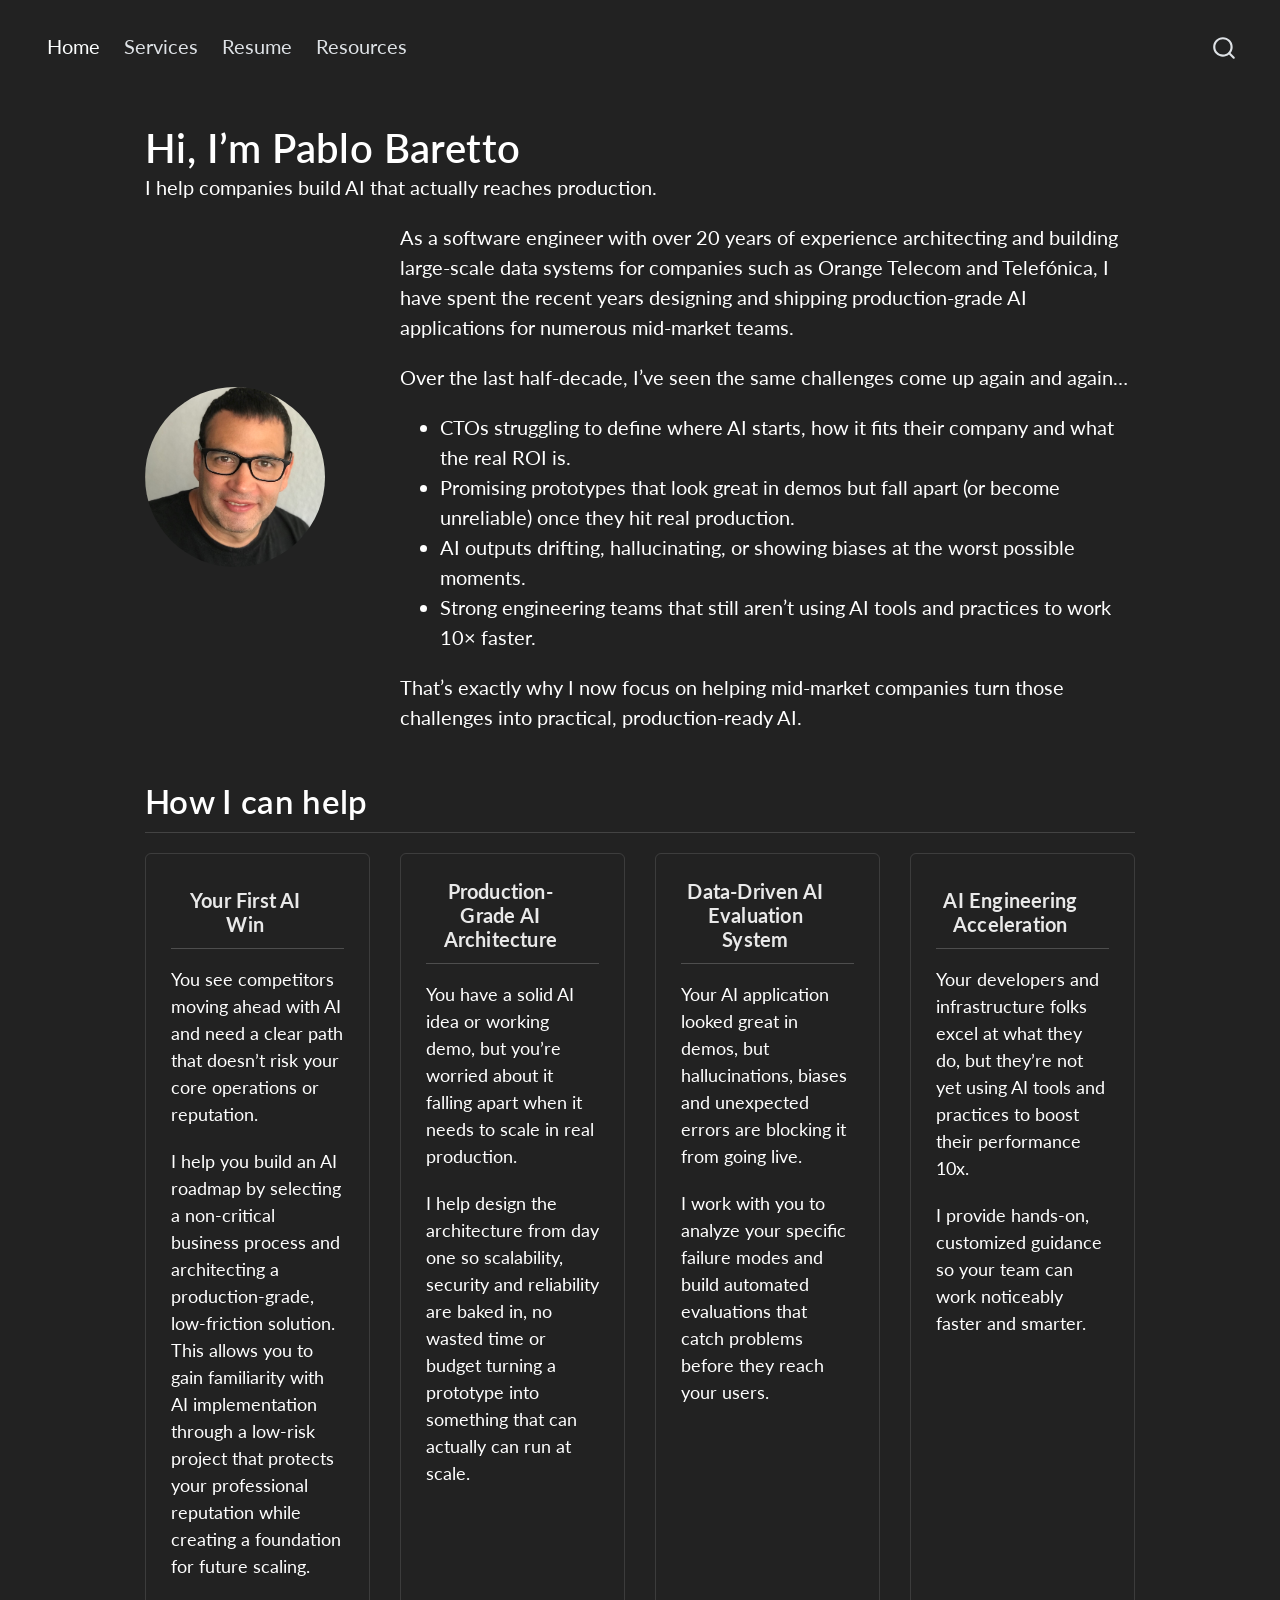
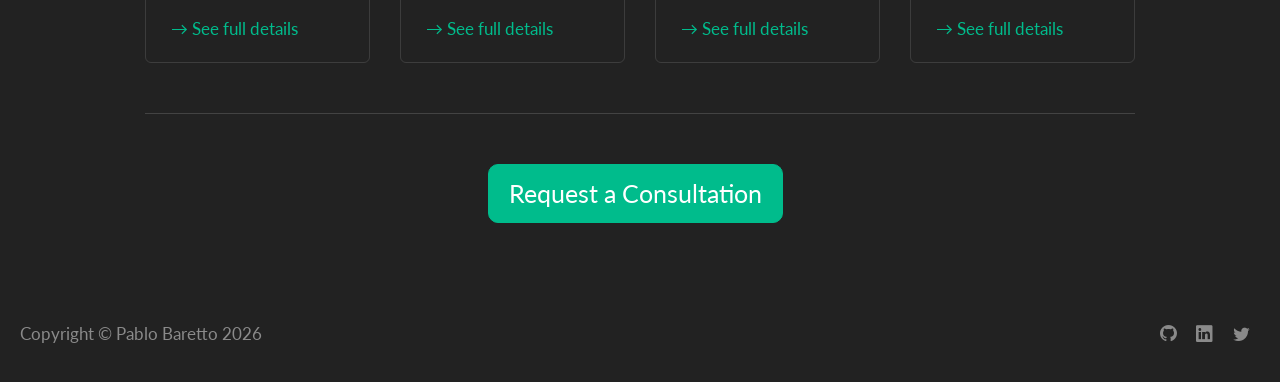
==== index.html @ bac43feb "Built site for gh-pages" ====
<!DOCTYPE html>
<html xmlns="http://www.w3.org/1999/xhtml" lang="en" xml:lang="en"><head>

<meta charset="utf-8">
<meta name="generator" content="quarto-1.9.37">

<meta name="viewport" content="width=device-width, initial-scale=1.0, user-scalable=yes">

<meta name="description" content="I help companies build AI that actually reaches production.">

<title>Home – Pablo Baretto</title>
<style>
/* Default styles provided by pandoc.
** See https://pandoc.org/MANUAL.html#variables-for-html for config info.
*/
code{white-space: pre-wrap;}
span.smallcaps{font-variant: small-caps;}
div.columns{display: flex; gap: min(4vw, 1.5em);}
div.column{flex: auto; overflow-x: auto;}
div.hanging-indent{margin-left: 1.5em; text-indent: -1.5em;}
ul.task-list{list-style: none;}
ul.task-list li input[type="checkbox"] {
  width: 0.8em;
  margin: 0 0.8em 0.2em -1em; /* quarto-specific, see https://github.com/quarto-dev/quarto-cli/issues/4556 */ 
  vertical-align: middle;
}
</style>


<script src="site_libs/quarto-nav/quarto-nav.js"></script>
<script src="site_libs/quarto-nav/headroom.min.js"></script>
<script src="site_libs/clipboard/clipboard.min.js"></script>
<script src="site_libs/quarto-search/autocomplete.umd.js"></script>
<script src="site_libs/quarto-search/fuse.min.js"></script>
<script src="site_libs/quarto-search/quarto-search.js"></script>
<meta name="quarto:offset" content="./">
<link href="./favicon.ico" rel="icon">
<script src="site_libs/quarto-html/quarto.js" type="module"></script>
<script src="site_libs/quarto-html/tabsets/tabsets.js" type="module"></script>
<script src="site_libs/quarto-html/popper.min.js"></script>
<script src="site_libs/quarto-html/tippy.umd.min.js"></script>
<script src="site_libs/quarto-html/anchor.min.js"></script>
<link href="site_libs/quarto-html/tippy.css" rel="stylesheet">
<link href="site_libs/quarto-html/quarto-syntax-highlighting-dark-d0ae9245876894da5ac7e18953ecc5cc.css" rel="stylesheet" id="quarto-text-highlighting-styles">
<script src="site_libs/bootstrap/bootstrap.min.js"></script>
<link href="site_libs/bootstrap/bootstrap-icons.css" rel="stylesheet">
<link href="site_libs/bootstrap/bootstrap-defbddb9960fac53e11f819f0a86d35a.min.css" rel="stylesheet" append-hash="true" id="quarto-bootstrap" data-mode="dark">
<script id="quarto-search-options" type="application/json">{
  "location": "navbar",
  "copy-button": false,
  "collapse-after": 3,
  "panel-placement": "end",
  "type": "overlay",
  "limit": 50,
  "keyboard-shortcut": [
    "f",
    "/",
    "s"
  ],
  "show-item-context": false,
  "language": {
    "search-no-results-text": "No results",
    "search-matching-documents-text": "matching documents",
    "search-copy-link-title": "Copy link to search",
    "search-hide-matches-text": "Hide additional matches",
    "search-more-match-text": "more match in this document",
    "search-more-matches-text": "more matches in this document",
    "search-clear-button-title": "Clear",
    "search-text-placeholder": "",
    "search-detached-cancel-button-title": "Cancel",
    "search-submit-button-title": "Submit",
    "search-label": "Search"
  }
}</script>
<script async="" src="https://www.googletagmanager.com/gtag/js?id=G-KBGSY4KGPW"></script>

<script type="text/javascript">

window.dataLayer = window.dataLayer || [];
function gtag(){dataLayer.push(arguments);}
gtag('js', new Date());
gtag('config', 'G-KBGSY4KGPW', { 'anonymize_ip': true});
</script>
<script async="" src="https://tally.so/widgets/embed.js"></script>


<link rel="stylesheet" href="styles.css">
<meta property="og:title" content="Home">
<meta property="og:description" content="I help companies build AI that actually reaches production.">
<meta property="og:image" content="https://tectible.co/images/pablo_baretto_headshot.jpg">
<meta property="og:site_name" content="Pablo Baretto">
<meta property="og:image:alt" content="Pablo G Baretto">
<meta name="twitter:title" content="Home">
<meta name="twitter:description" content="I help companies build AI that actually reaches production.">
<meta name="twitter:image" content="https://tectible.co/images/pablo_baretto_headshot.jpg">
<meta name="twitter:image:alt" content="Pablo G Baretto">
<meta name="twitter:card" content="summary_large_image">
</head>

<body class="nav-fixed fullcontent quarto-light">

<div id="quarto-search-results"></div>
  <header id="quarto-header" class="headroom fixed-top">
    <nav class="navbar navbar-expand-lg " data-bs-theme="dark">
      <div class="navbar-container container-fluid">
            <div id="quarto-search" class="" title="Search"></div>
          <button class="navbar-toggler" type="button" data-bs-toggle="collapse" data-bs-target="#navbarCollapse" aria-controls="navbarCollapse" role="menu" aria-expanded="false" aria-label="Toggle navigation" onclick="if (window.quartoToggleHeadroom) { window.quartoToggleHeadroom(); }">
  <span class="navbar-toggler-icon"></span>
</button>
          <div class="collapse navbar-collapse" id="navbarCollapse">
            <ul class="navbar-nav navbar-nav-scroll me-auto">
  <li class="nav-item">
    <a class="nav-link active" href="./index.html" aria-current="page"> 
<span class="menu-text">Home</span></a>
  </li>  
  <li class="nav-item">
    <a class="nav-link" href="./services.html"> 
<span class="menu-text">Services</span></a>
  </li>  
  <li class="nav-item">
    <a class="nav-link" href="./resume.html"> 
<span class="menu-text">Resume</span></a>
  </li>  
  <li class="nav-item">
    <a class="nav-link" href="./resources.html"> 
<span class="menu-text">Resources</span></a>
  </li>  
</ul>
          </div> <!-- /navcollapse -->
            <div class="quarto-navbar-tools">
</div>
      </div> <!-- /container-fluid -->
    </nav>
</header>
<!-- content -->
<div id="quarto-content" class="quarto-container page-columns page-rows-contents page-layout-article page-navbar">
<!-- sidebar -->
<!-- margin-sidebar -->
    
<!-- main -->
<main class="content" id="quarto-document-content">

<header id="title-block-header" class="quarto-title-block default">
<div class="quarto-title">
<h1 class="title">Hi, I’m Pablo Baretto</h1>
</div>

<div>
  <div class="description">
    I help companies build AI that actually reaches production.
  </div>
</div>


<div class="quarto-title-meta">

    
  
    
  </div>
  


</header>


<div class="grid hero-intro">
<div class="g-col-12 g-col-md-3 photo-col">
<p><img src="images/pablo_baretto_headshot.jpg" class="img-fluid headshot-image" alt="Pablo G Baretto"></p>
</div>
<div class="g-col-12 g-col-md-9">
<p>As a software engineer with over 20 years of experience architecting and building large-scale data systems for companies such as Orange Telecom and Telefónica, I have spent the recent years designing and shipping production-grade AI applications for numerous mid-market teams.</p>
<p>Over the last half-decade, I’ve seen the same challenges come up again and again…</p>
<ul>
<li>CTOs struggling to define where AI starts, how it fits their company and what the real ROI is.</li>
<li>Promising prototypes that look great in demos but fall apart (or become unreliable) once they hit real production.</li>
<li>AI outputs drifting, hallucinating, or showing biases at the worst possible moments.</li>
<li>Strong engineering teams that still aren’t using AI tools and practices to work 10× faster.</li>
</ul>
<p>That’s exactly why I now focus on helping mid-market companies turn those challenges into practical, production-ready AI.</p>
</div>
</div>
<section id="how-i-can-help" class="level2">
<h2 class="anchored" data-anchor-id="how-i-can-help">How I can help</h2>
<div class="grid">
<div class="g-col-12 g-col-md-3">
<section id="your-first-ai-win" class="level3 service-card">
<h3 class="anchored" data-anchor-id="your-first-ai-win">Your First AI Win</h3>
<p>You see competitors moving ahead with AI and need a clear path that doesn’t risk your core operations or reputation.</p>
<p>I help you build an AI roadmap by selecting a non-critical business process and architecting a production-grade, low-friction solution. This allows you to gain familiarity with AI implementation through a low-risk project that protects your professional reputation while creating a foundation for future scaling.</p>
<p><a href="./services.html#practical-ai-planning">→ See full details</a></p>
</section>
</div>
<div class="g-col-12 g-col-md-3">
<section id="production-grade-ai-architecture" class="level3 service-card">
<h3 class="anchored" data-anchor-id="production-grade-ai-architecture">Production-Grade AI Architecture</h3>
<p>You have a solid AI idea or working demo, but you’re worried about it falling apart when it needs to scale in real production.</p>
<p>I help design the architecture from day one so scalability, security and reliability are baked in, no wasted time or budget turning a prototype into something that can actually can run at scale.</p>
<p><a href="./services.html#production-grade-ai-architecture">→ See full details</a></p>
</section>
</div>
<div class="g-col-12 g-col-md-3">
<section id="data-driven-ai-evaluation-system" class="level3 service-card">
<h3 class="anchored" data-anchor-id="data-driven-ai-evaluation-system">Data-Driven AI Evaluation System</h3>
<p>Your AI application looked great in demos, but hallucinations, biases and unexpected errors are blocking it from going live.</p>
<p>I work with you to analyze your specific failure modes and build automated evaluations that catch problems before they reach your users.</p>
<p><a href="./services.html#data-driven-ai-evaluation">→ See full details</a></p>
</section>
</div>
<div class="g-col-12 g-col-md-3">
<section id="ai-engineering-acceleration" class="level3 service-card">
<h3 class="anchored" data-anchor-id="ai-engineering-acceleration">AI Engineering Acceleration</h3>
<p>Your developers and infrastructure folks excel at what they do, but they’re not yet using AI tools and practices to boost their performance 10x.</p>
<p>I provide hands-on, customized guidance so your team can work noticeably faster and smarter.</p>
<p><a href="./services.html#ai-engineering-acceleration">→ See full details</a></p>
</section>
</div>
</div>
<hr>
<div class="text-center consultation-section">
<p><a href="#" class="btn btn-primary btn-lg consultation-cta" data-tally-open="eqKl2J" data-tally-emoji-text="👋" data-tally-emoji-animation="wave">Request a Consultation</a></p>


</div>
</section>

</main> <!-- /main -->
<script id="quarto-html-after-body" type="application/javascript">
  window.document.addEventListener("DOMContentLoaded", function (event) {
    const icon = "";
    const anchorJS = new window.AnchorJS();
    anchorJS.options = {
      placement: 'right',
      icon: icon
    };
    anchorJS.add('.anchored');
    const isCodeAnnotation = (el) => {
      for (const clz of el.classList) {
        if (clz.startsWith('code-annotation-')) {                     
          return true;
        }
      }
      return false;
    }
    const onCopySuccess = function(e) {
      // button target
      const button = e.trigger;
      // don't keep focus
      button.blur();
      // flash "checked"
      button.classList.add('code-copy-button-checked');
      var currentTitle = button.getAttribute("title");
      button.setAttribute("title", "Copied!");
      let tooltip;
      if (window.bootstrap) {
        button.setAttribute("data-bs-toggle", "tooltip");
        button.setAttribute("data-bs-placement", "left");
        button.setAttribute("data-bs-title", "Copied!");
        tooltip = new bootstrap.Tooltip(button, 
          { trigger: "manual", 
            customClass: "code-copy-button-tooltip",
            offset: [0, -8]});
        tooltip.show();    
      }
      setTimeout(function() {
        if (tooltip) {
          tooltip.hide();
          button.removeAttribute("data-bs-title");
          button.removeAttribute("data-bs-toggle");
          button.removeAttribute("data-bs-placement");
        }
        button.setAttribute("title", currentTitle);
        button.classList.remove('code-copy-button-checked');
      }, 1000);
      // clear code selection
      e.clearSelection();
    }
    const getTextToCopy = function(trigger) {
      const outerScaffold = trigger.parentElement.cloneNode(true);
      const codeEl = outerScaffold.querySelector('code');
      for (const childEl of codeEl.children) {
        if (isCodeAnnotation(childEl)) {
          childEl.remove();
        }
      }
      return codeEl.innerText;
    }
    const clipboard = new window.ClipboardJS('.code-copy-button:not([data-in-quarto-modal])', {
      text: getTextToCopy
    });
    clipboard.on('success', onCopySuccess);
    if (window.document.getElementById('quarto-embedded-source-code-modal')) {
      const clipboardModal = new window.ClipboardJS('.code-copy-button[data-in-quarto-modal]', {
        text: getTextToCopy,
        container: window.document.getElementById('quarto-embedded-source-code-modal')
      });
      clipboardModal.on('success', onCopySuccess);
    }
      var localhostRegex = new RegExp(/^(?:http|https):\/\/localhost\:?[0-9]*\//);
      var mailtoRegex = new RegExp(/^mailto:/);
        var filterRegex = new RegExp("https:\/\/tectible\.co");
      var isInternal = (href) => {
          return filterRegex.test(href) || localhostRegex.test(href) || mailtoRegex.test(href);
      }
      // Inspect non-navigation links and adorn them if external
     var links = window.document.querySelectorAll('a[href]:not(.nav-link):not(.navbar-brand):not(.toc-action):not(.sidebar-link):not(.sidebar-item-toggle):not(.pagination-link):not(.no-external):not([aria-hidden]):not(.dropdown-item):not(.quarto-navigation-tool):not(.about-link)');
      for (var i=0; i<links.length; i++) {
        const link = links[i];
        if (!isInternal(link.href)) {
          // undo the damage that might have been done by quarto-nav.js in the case of
          // links that we want to consider external
          if (link.dataset.originalHref !== undefined) {
            link.href = link.dataset.originalHref;
          }
        }
      }
    function tippyHover(el, contentFn, onTriggerFn, onUntriggerFn) {
      const config = {
        allowHTML: true,
        maxWidth: 500,
        delay: 100,
        arrow: false,
        appendTo: function(el) {
            return el.parentElement;
        },
        interactive: true,
        interactiveBorder: 10,
        theme: 'quarto',
        placement: 'bottom-start',
      };
      if (contentFn) {
        config.content = contentFn;
      }
      if (onTriggerFn) {
        config.onTrigger = onTriggerFn;
      }
      if (onUntriggerFn) {
        config.onUntrigger = onUntriggerFn;
      }
      window.tippy(el, config); 
    }
    const noterefs = window.document.querySelectorAll('a[role="doc-noteref"]');
    for (var i=0; i<noterefs.length; i++) {
      const ref = noterefs[i];
      tippyHover(ref, function() {
        // use id or data attribute instead here
        let href = ref.getAttribute('data-footnote-href') || ref.getAttribute('href');
        try { href = new URL(href).hash; } catch {}
        const id = href.replace(/^#\/?/, "");
        const note = window.document.getElementById(id);
        if (note) {
          return note.innerHTML;
        } else {
          return "";
        }
      });
    }
    const xrefs = window.document.querySelectorAll('a.quarto-xref');
    const processXRef = (id, note) => {
      // Strip column container classes
      const stripColumnClz = (el) => {
        el.classList.remove("page-full", "page-columns");
        if (el.children) {
          for (const child of el.children) {
            stripColumnClz(child);
          }
        }
      }
      stripColumnClz(note)
      if (id === null || id.startsWith('sec-')) {
        // Special case sections, only their first couple elements
        const container = document.createElement("div");
        if (note.children && note.children.length > 2) {
          container.appendChild(note.children[0].cloneNode(true));
          for (let i = 1; i < note.children.length; i++) {
            const child = note.children[i];
            if (child.tagName === "P" && child.innerText === "") {
              continue;
            } else {
              container.appendChild(child.cloneNode(true));
              break;
            }
          }
          if (window.Quarto?.typesetMath) {
            window.Quarto.typesetMath(container);
          }
          return container.innerHTML
        } else {
          if (window.Quarto?.typesetMath) {
            window.Quarto.typesetMath(note);
          }
          return note.innerHTML;
        }
      } else {
        // Remove any anchor links if they are present
        const anchorLink = note.querySelector('a.anchorjs-link');
        if (anchorLink) {
          anchorLink.remove();
        }
        if (window.Quarto?.typesetMath) {
          window.Quarto.typesetMath(note);
        }
        if (note.classList.contains("callout")) {
          return note.outerHTML;
        } else {
          return note.innerHTML;
        }
      }
    }
    for (var i=0; i<xrefs.length; i++) {
      const xref = xrefs[i];
      tippyHover(xref, undefined, function(instance) {
        instance.disable();
        let url = xref.getAttribute('href');
        let hash = undefined; 
        if (url.startsWith('#')) {
          hash = url;
        } else {
          try { hash = new URL(url).hash; } catch {}
        }
        if (hash) {
          const id = hash.replace(/^#\/?/, "");
          const note = window.document.getElementById(id);
          if (note !== null) {
            try {
              const html = processXRef(id, note.cloneNode(true));
              instance.setContent(html);
            } finally {
              instance.enable();
              instance.show();
            }
          } else {
            // See if we can fetch this
            fetch(url.split('#')[0])
            .then(res => res.text())
            .then(html => {
              const parser = new DOMParser();
              const htmlDoc = parser.parseFromString(html, "text/html");
              const note = htmlDoc.getElementById(id);
              if (note !== null) {
                const html = processXRef(id, note);
                instance.setContent(html);
              } 
            }).finally(() => {
              instance.enable();
              instance.show();
            });
          }
        } else {
          // See if we can fetch a full url (with no hash to target)
          // This is a special case and we should probably do some content thinning / targeting
          fetch(url)
          .then(res => res.text())
          .then(html => {
            const parser = new DOMParser();
            const htmlDoc = parser.parseFromString(html, "text/html");
            const note = htmlDoc.querySelector('main.content');
            if (note !== null) {
              // This should only happen for chapter cross references
              // (since there is no id in the URL)
              // remove the first header
              if (note.children.length > 0 && note.children[0].tagName === "HEADER") {
                note.children[0].remove();
              }
              const html = processXRef(null, note);
              instance.setContent(html);
            } 
          }).finally(() => {
            instance.enable();
            instance.show();
          });
        }
      }, function(instance) {
      });
    }
        let selectedAnnoteEl;
        const selectorForAnnotation = ( cell, annotation) => {
          let cellAttr = 'data-code-cell="' + cell + '"';
          let lineAttr = 'data-code-annotation="' +  annotation + '"';
          const selector = 'span[' + cellAttr + '][' + lineAttr + ']';
          return selector;
        }
        const selectCodeLines = (annoteEl) => {
          const doc = window.document;
          const targetCell = annoteEl.getAttribute("data-target-cell");
          const targetAnnotation = annoteEl.getAttribute("data-target-annotation");
          const annoteSpan = window.document.querySelector(selectorForAnnotation(targetCell, targetAnnotation));
          const lines = annoteSpan.getAttribute("data-code-lines").split(",");
          const lineIds = lines.map((line) => {
            return targetCell + "-" + line;
          })
          let top = null;
          let height = null;
          let parent = null;
          if (lineIds.length > 0) {
              //compute the position of the single el (top and bottom and make a div)
              const el = window.document.getElementById(lineIds[0]);
              top = el.offsetTop;
              height = el.offsetHeight;
              parent = el.parentElement.parentElement;
            if (lineIds.length > 1) {
              const lastEl = window.document.getElementById(lineIds[lineIds.length - 1]);
              const bottom = lastEl.offsetTop + lastEl.offsetHeight;
              height = bottom - top;
            }
            if (top !== null && height !== null && parent !== null) {
              // cook up a div (if necessary) and position it 
              let div = window.document.getElementById("code-annotation-line-highlight");
              if (div === null) {
                div = window.document.createElement("div");
                div.setAttribute("id", "code-annotation-line-highlight");
                div.style.position = 'absolute';
                parent.appendChild(div);
              }
              div.style.top = top - 2 + "px";
              div.style.height = height + 4 + "px";
              div.style.left = 0;
              let gutterDiv = window.document.getElementById("code-annotation-line-highlight-gutter");
              if (gutterDiv === null) {
                gutterDiv = window.document.createElement("div");
                gutterDiv.setAttribute("id", "code-annotation-line-highlight-gutter");
                gutterDiv.style.position = 'absolute';
                const codeCell = window.document.getElementById(targetCell);
                const gutter = codeCell.querySelector('.code-annotation-gutter');
                gutter.appendChild(gutterDiv);
              }
              gutterDiv.style.top = top - 2 + "px";
              gutterDiv.style.height = height + 4 + "px";
            }
            selectedAnnoteEl = annoteEl;
          }
        };
        const unselectCodeLines = () => {
          const elementsIds = ["code-annotation-line-highlight", "code-annotation-line-highlight-gutter"];
          elementsIds.forEach((elId) => {
            const div = window.document.getElementById(elId);
            if (div) {
              div.remove();
            }
          });
          selectedAnnoteEl = undefined;
        };
          // Handle positioning of the toggle
      window.addEventListener(
        "resize",
        throttle(() => {
          elRect = undefined;
          if (selectedAnnoteEl) {
            selectCodeLines(selectedAnnoteEl);
          }
        }, 10)
      );
      function throttle(fn, ms) {
      let throttle = false;
      let timer;
        return (...args) => {
          if(!throttle) { // first call gets through
              fn.apply(this, args);
              throttle = true;
          } else { // all the others get throttled
              if(timer) clearTimeout(timer); // cancel #2
              timer = setTimeout(() => {
                fn.apply(this, args);
                timer = throttle = false;
              }, ms);
          }
        };
      }
        // Attach click handler to the DT
        const annoteDls = window.document.querySelectorAll('dt[data-target-cell]');
        for (const annoteDlNode of annoteDls) {
          annoteDlNode.addEventListener('click', (event) => {
            const clickedEl = event.target;
            if (clickedEl !== selectedAnnoteEl) {
              unselectCodeLines();
              const activeEl = window.document.querySelector('dt[data-target-cell].code-annotation-active');
              if (activeEl) {
                activeEl.classList.remove('code-annotation-active');
              }
              selectCodeLines(clickedEl);
              clickedEl.classList.add('code-annotation-active');
            } else {
              // Unselect the line
              unselectCodeLines();
              clickedEl.classList.remove('code-annotation-active');
            }
          });
        }
    const findCites = (el) => {
      const parentEl = el.parentElement;
      if (parentEl) {
        const cites = parentEl.dataset.cites;
        if (cites) {
          return {
            el,
            cites: cites.split(' ')
          };
        } else {
          return findCites(el.parentElement)
        }
      } else {
        return undefined;
      }
    };
    var bibliorefs = window.document.querySelectorAll('a[role="doc-biblioref"]');
    for (var i=0; i<bibliorefs.length; i++) {
      const ref = bibliorefs[i];
      const citeInfo = findCites(ref);
      if (citeInfo) {
        tippyHover(citeInfo.el, function() {
          var popup = window.document.createElement('div');
          citeInfo.cites.forEach(function(cite) {
            var citeDiv = window.document.createElement('div');
            citeDiv.classList.add('hanging-indent');
            citeDiv.classList.add('csl-entry');
            var biblioDiv = window.document.getElementById('ref-' + cite);
            if (biblioDiv) {
              citeDiv.innerHTML = biblioDiv.innerHTML;
            }
            popup.appendChild(citeDiv);
          });
          return popup.innerHTML;
        });
      }
    }
  });
  </script>
</div> <!-- /content -->
<footer class="footer">
  <div class="nav-footer">
    <div class="nav-footer-left">
<p>Copyright © Pablo Baretto 2026</p>
</div>   
    <div class="nav-footer-center">
      &nbsp;
    </div>
    <div class="nav-footer-right">
      <ul class="footer-items list-unstyled">
    <li class="nav-item compact">
    <a class="nav-link" href="https://github.com/pablograba">
      <i class="bi bi-github" role="img">
</i> 
    </a>
  </li>  
    <li class="nav-item compact">
    <a class="nav-link" href="https://www.linkedin.com/in/pgbaretto/">
      <i class="bi bi-linkedin" role="img">
</i> 
    </a>
  </li>  
    <li class="nav-item compact">
    <a class="nav-link" href="https://x.com/pgBaretto">
      <i class="bi bi-twitter" role="img">
</i> 
    </a>
  </li>  
</ul>
    </div>
  </div>
</footer>




</body></html>
---- site_libs/quarto-html/tippy.css ----
.tippy-box[data-animation=fade][data-state=hidden]{opacity:0}[data-tippy-root]{max-width:calc(100vw - 10px)}.tippy-box{position:relative;background-color:#333;color:#fff;border-radius:4px;font-size:14px;line-height:1.4;white-space:normal;outline:0;transition-property:transform,visibility,opacity}.tippy-box[data-placement^=top]>.tippy-arrow{bottom:0}.tippy-box[data-placement^=top]>.tippy-arrow:before{bottom:-7px;left:0;border-width:8px 8px 0;border-top-color:initial;transform-origin:center top}.tippy-box[data-placement^=bottom]>.tippy-arrow{top:0}.tippy-box[data-placement^=bottom]>.tippy-arrow:before{top:-7px;left:0;border-width:0 8px 8px;border-bottom-color:initial;transform-origin:center bottom}.tippy-box[data-placement^=left]>.tippy-arrow{right:0}.tippy-box[data-placement^=left]>.tippy-arrow:before{border-width:8px 0 8px 8px;border-left-color:initial;right:-7px;transform-origin:center left}.tippy-box[data-placement^=right]>.tippy-arrow{left:0}.tippy-box[data-placement^=right]>.tippy-arrow:before{left:-7px;border-width:8px 8px 8px 0;border-right-color:initial;transform-origin:center right}.tippy-box[data-inertia][data-state=visible]{transition-timing-function:cubic-bezier(.54,1.5,.38,1.11)}.tippy-arrow{width:16px;height:16px;color:#333}.tippy-arrow:before{content:"";position:absolute;border-color:transparent;border-style:solid}.tippy-content{position:relative;padding:5px 9px;z-index:1}
---- site_libs/quarto-html/quarto-syntax-highlighting-dark-d0ae9245876894da5ac7e18953ecc5cc.css ----
/* quarto syntax highlight colors */
:root {
  --quarto-hl-al-color: #f07178;
  --quarto-hl-an-color: #d4d0ab;
  --quarto-hl-at-color: #00e0e0;
  --quarto-hl-bn-color: #d4d0ab;
  --quarto-hl-bu-color: #abe338;
  --quarto-hl-ch-color: #abe338;
  --quarto-hl-co-color: #f8f8f2;
  --quarto-hl-cv-color: #ffd700;
  --quarto-hl-cn-color: #ffd700;
  --quarto-hl-cf-color: #ffa07a;
  --quarto-hl-dt-color: #ffa07a;
  --quarto-hl-dv-color: #d4d0ab;
  --quarto-hl-do-color: #f8f8f2;
  --quarto-hl-er-color: #f07178;
  --quarto-hl-ex-color: #00e0e0;
  --quarto-hl-fl-color: #d4d0ab;
  --quarto-hl-fu-color: #ffa07a;
  --quarto-hl-im-color: #abe338;
  --quarto-hl-in-color: #d4d0ab;
  --quarto-hl-kw-color: #ffa07a;
  --quarto-hl-op-color: #ffa07a;
  --quarto-hl-ot-color: #00e0e0;
  --quarto-hl-pp-color: #dcc6e0;
  --quarto-hl-re-color: #00e0e0;
  --quarto-hl-sc-color: #abe338;
  --quarto-hl-ss-color: #abe338;
  --quarto-hl-st-color: #abe338;
  --quarto-hl-va-color: #00e0e0;
  --quarto-hl-vs-color: #abe338;
  --quarto-hl-wa-color: #dcc6e0;
}

/* other quarto variables */
:root {
  --quarto-font-monospace: SFMono-Regular, Menlo, Monaco, Consolas, "Liberation Mono", "Courier New", monospace;
}

/* syntax highlight based on Pandoc's rules */
pre > code.sourceCode > span {
  color: #f8f8f2;
}

code.sourceCode > span {
  color: #f8f8f2;
}

div.sourceCode,
div.sourceCode pre.sourceCode {
  color: #f8f8f2;
}

/* Normal */
code span {
  color: #f8f8f2;
}

/* Alert */
code span.al {
  color: #f07178;
}

/* Annotation */
code span.an {
  color: #d4d0ab;
}

/* Attribute */
code span.at {
  color: #00e0e0;
}

/* BaseN */
code span.bn {
  color: #d4d0ab;
}

/* BuiltIn */
code span.bu {
  color: #abe338;
}

/* ControlFlow */
code span.cf {
  font-weight: bold;
  color: #ffa07a;
}

/* Char */
code span.ch {
  color: #abe338;
}

/* Constant */
code span.cn {
  color: #ffd700;
}

/* Comment */
code span.co {
  font-style: italic;
  color: #f8f8f2;
}

/* CommentVar */
code span.cv {
  color: #ffd700;
}

/* Documentation */
code span.do {
  color: #f8f8f2;
}

/* DataType */
code span.dt {
  color: #ffa07a;
}

/* DecVal */
code span.dv {
  color: #d4d0ab;
}

/* Error */
code span.er {
  color: #f07178;
  text-decoration: underline;
}

/* Extension */
code span.ex {
  font-weight: bold;
  color: #00e0e0;
}

/* Float */
code span.fl {
  color: #d4d0ab;
}

/* Function */
code span.fu {
  color: #ffa07a;
}

/* Import */
code span.im {
  color: #abe338;
}

/* Information */
code span.in {
  color: #d4d0ab;
}

/* Keyword */
code span.kw {
  font-weight: bold;
  color: #ffa07a;
}

/* Operator */
code span.op {
  color: #ffa07a;
}

/* Other */
code span.ot {
  color: #00e0e0;
}

/* Preprocessor */
code span.pp {
  color: #dcc6e0;
}

/* RegionMarker */
code span.re {
  background-color: #f8f8f2;
  color: #00e0e0;
}

/* SpecialChar */
code span.sc {
  color: #abe338;
}

/* SpecialString */
code span.ss {
  color: #abe338;
}

/* String */
code span.st {
  color: #abe338;
}

/* Variable */
code span.va {
  color: #00e0e0;
}

/* VerbatimString */
code span.vs {
  color: #abe338;
}

/* Warning */
code span.wa {
  color: #dcc6e0;
}

.prevent-inlining {
  content: "</";
}

/*# sourceMappingURL=e2dac9153eaf3c552d5043f9565d03d7.css.map */
---- styles.css ----
/* Keep customization light: improve spacing and CTA clarity while preserving theme defaults. */

/* Global type scale for improved readability across all pages. */
:root {
  font-size: 20px;
}

/* Hero intro layout */
.hero-intro {
  align-items: center;
  margin-bottom: 1.5rem;
}

.headshot-image {
  width: 180px;
  height: 180px;
  object-fit: cover;
  border-radius: 50%;
}

/* Hide photo area on phone screens */
@media (max-width: 767.98px) {
  .photo-col {
    display: none;
  }
}

/* Quarto constrains article width via the .page-columns grid.
   Expand only the main article track to page width on larger screens. */
@media (min-width: 768px) {
  #quarto-content > main.content {
    grid-column: page-start / page-end;
  }
}

main.content {
  max-width: none;
}

h1,
h2,
h3 {
  letter-spacing: 0.01em;
}

.btn {
  margin-right: 0.5rem;
  margin-bottom: 0.5rem;
}

.btn-primary {
  --bs-btn-bg: var(--bs-link-color);
  --bs-btn-border-color: var(--bs-link-color);
  --bs-btn-hover-bg: var(--bs-link-hover-color);
  --bs-btn-hover-border-color: var(--bs-link-hover-color);
  --bs-btn-active-bg: var(--bs-link-hover-color);
  --bs-btn-active-border-color: var(--bs-link-hover-color);
}

.grid {
  margin-top: 1rem;
}

section,
h2 {
  scroll-margin-top: 4.5rem;
}

/* Service list spacing */
/* Service cards */
.service-card {
  border: 1px solid rgba(255, 255, 255, 0.12);
  border-radius: 6px;
  padding: 1.25rem 1.25rem 1rem;
  height: 100%;
  display: flex;
  flex-direction: column;
  transition: border-color 0.15s ease;
}

.service-card:hover {
  border-color: rgba(255, 255, 255, 0.35);
}

.service-card h3 {
  margin-top: 0;
  font-size: 1rem;
  font-weight: 700;
  text-align: center;
  padding-bottom: 0.6rem;
  margin-bottom: 0.85rem;
  border-bottom: 1px solid rgba(255, 255, 255, 0.22);
  min-height: 3.5em;
  display: flex;
  align-items: flex-end;
  justify-content: center;
}

.service-card p {
  font-size: 0.9rem;
}

.service-card p:last-child {
  margin-top: auto;
  margin-bottom: 0;
  padding-top: 0.75rem;
}

.service-card a {
  font-size: 0.85rem;
  text-decoration: none;
}

hr {
  margin: 2.5rem 0;
  opacity: 0.15;
}

.navbar {
  background-color: var(--bs-body-bg) !important;
}

.consultation-note {
  color: #9aa0a6;
}

.consultation-cta {
  margin-bottom: 0.0rem;
}

.consultation-section > p {
  margin-bottom: 0.2rem;
}

.consultation-note p {
  margin-bottom: 0;
}

#listing-videos .thumbnail-image {
  width: 100%;
  height: auto !important;
}
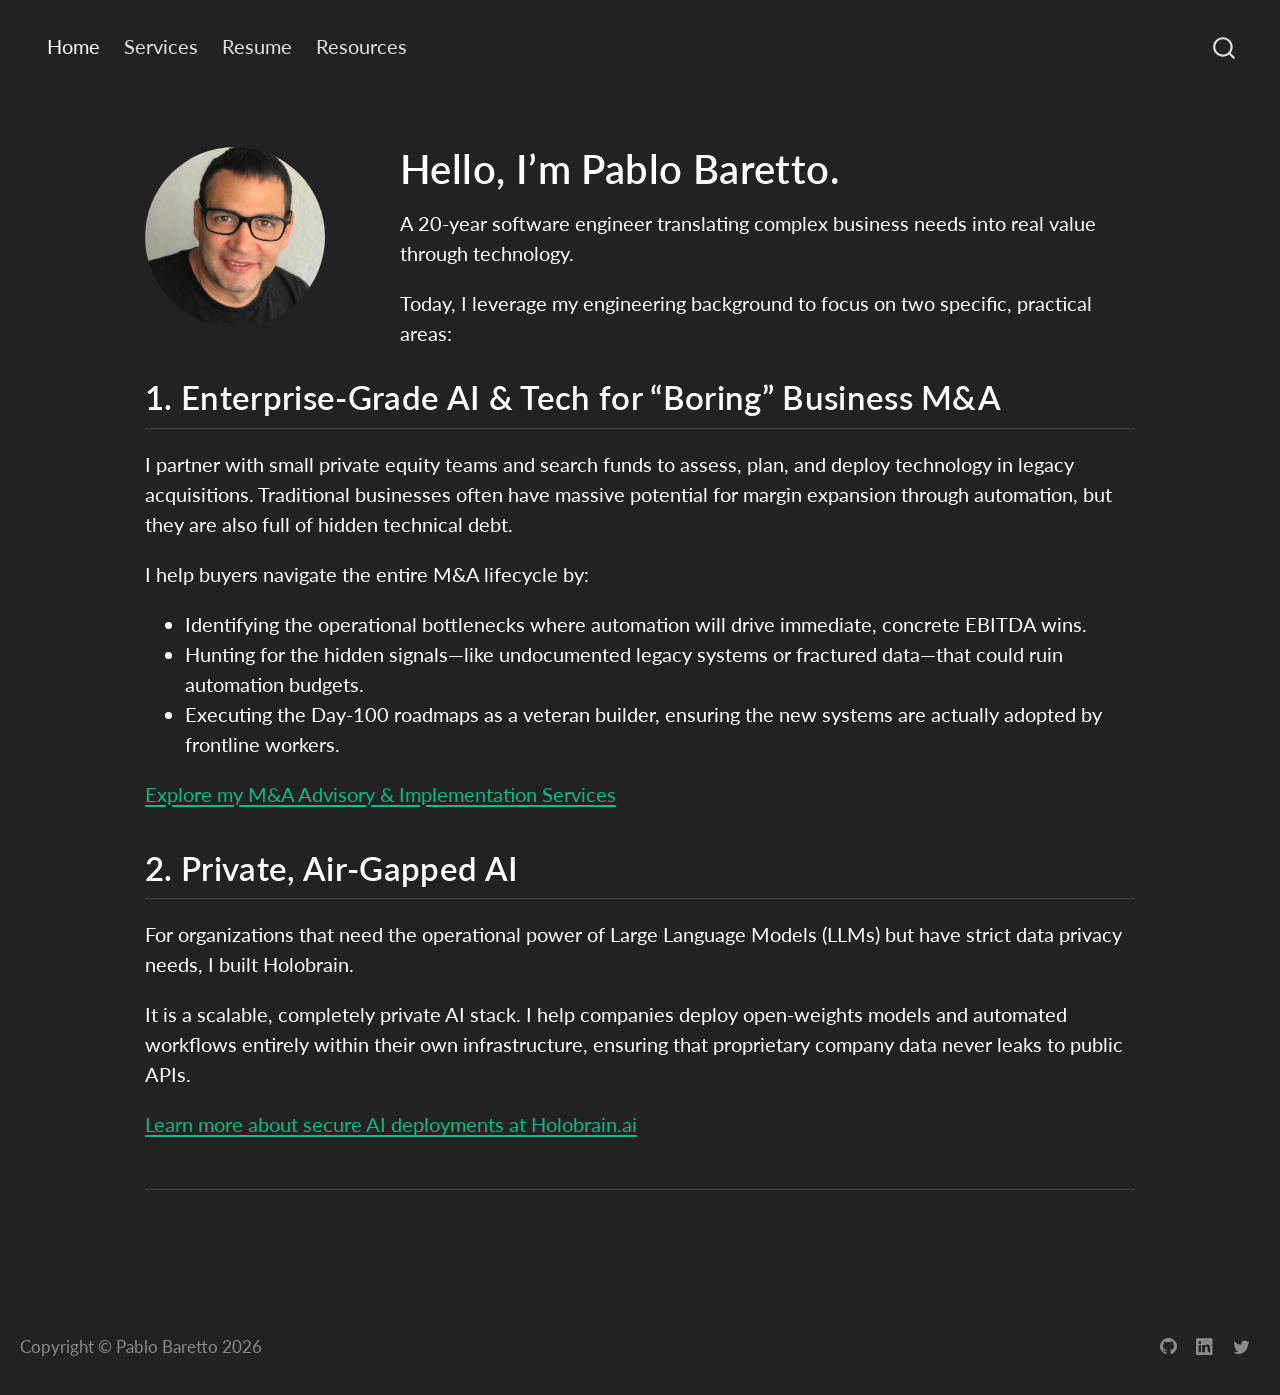
==== commit a5c7c6d9: "Built site for gh-pages" ====
--- a/index.html
+++ b/index.html
@@ -6,7 +6,7 @@
 
 <meta name="viewport" content="width=device-width, initial-scale=1.0, user-scalable=yes">
 
-<meta name="description" content="I help companies build AI that actually reaches production.">
+<meta name="description" content="A 20+ year software engineering translating complex tech into real enterprise value. Specializing in practical AI for ‘boring’ business M&amp;A and completely private, air-gapped LLM deployments.">
 
 <title>Home – Pablo Baretto</title>
 <style>
@@ -82,16 +82,21 @@
 gtag('config', 'G-KBGSY4KGPW', { 'anonymize_ip': true});
 </script>
 <script async="" src="https://tally.so/widgets/embed.js"></script>
+<style>
+#title-block-header {
+  display: none;
+}
+</style>
 
 
 <link rel="stylesheet" href="styles.css">
 <meta property="og:title" content="Home">
-<meta property="og:description" content="I help companies build AI that actually reaches production.">
+<meta property="og:description" content="A 20+ year software engineering translating complex tech into real enterprise value. Specializing in practical AI for ‘boring’ business M&amp;A and completely private, air-gapped LLM deployments.">
 <meta property="og:image" content="https://tectible.co/images/pablo_baretto_headshot.jpg">
 <meta property="og:site_name" content="Pablo Baretto">
 <meta property="og:image:alt" content="Pablo G Baretto">
 <meta name="twitter:title" content="Home">
-<meta name="twitter:description" content="I help companies build AI that actually reaches production.">
+<meta name="twitter:description" content="A 20+ year software engineering translating complex tech into real enterprise value. Specializing in practical AI for ‘boring’ business M&amp;A and completely private, air-gapped LLM deployments.">
 <meta name="twitter:image" content="https://tectible.co/images/pablo_baretto_headshot.jpg">
 <meta name="twitter:image:alt" content="Pablo G Baretto">
 <meta name="twitter:card" content="summary_large_image">
@@ -142,12 +147,12 @@
 
 <header id="title-block-header" class="quarto-title-block default">
 <div class="quarto-title">
-<h1 class="title">Hi, I’m Pablo Baretto</h1>
+<h1 class="title">Hello, I’m Pablo Baretto.</h1>
 </div>
 
 <div>
   <div class="description">
-    I help companies build AI that actually reaches production.
+    A 20+ year software engineering translating complex tech into real enterprise value. Specializing in practical AI for ‘boring’ business M&amp;A and completely private, air-gapped LLM deployments.
   </div>
 </div>
 
@@ -168,60 +173,31 @@
 <div class="g-col-12 g-col-md-3 photo-col">
 <p><img src="images/pablo_baretto_headshot.jpg" class="img-fluid headshot-image" alt="Pablo G Baretto"></p>
 </div>
-<div class="g-col-12 g-col-md-9">
-<p>As a software engineer with over 20 years of experience architecting and building large-scale data systems for companies such as Orange Telecom and Telefónica, I have spent the recent years designing and shipping production-grade AI applications for numerous mid-market teams.</p>
-<p>Over the last half-decade, I’ve seen the same challenges come up again and again…</p>
-<ul>
-<li>CTOs struggling to define where AI starts, how it fits their company and what the real ROI is.</li>
-<li>Promising prototypes that look great in demos but fall apart (or become unreliable) once they hit real production.</li>
-<li>AI outputs drifting, hallucinating, or showing biases at the worst possible moments.</li>
-<li>Strong engineering teams that still aren’t using AI tools and practices to work 10× faster.</li>
-</ul>
-<p>That’s exactly why I now focus on helping mid-market companies turn those challenges into practical, production-ready AI.</p>
-</div>
-</div>
-<section id="how-i-can-help" class="level2">
-<h2 class="anchored" data-anchor-id="how-i-can-help">How I can help</h2>
-<div class="grid">
-<div class="g-col-12 g-col-md-3">
-<section id="your-first-ai-win" class="level3 service-card">
-<h3 class="anchored" data-anchor-id="your-first-ai-win">Your First AI Win</h3>
-<p>You see competitors moving ahead with AI and need a clear path that doesn’t risk your core operations or reputation.</p>
-<p>I help you build an AI roadmap by selecting a non-critical business process and architecting a production-grade, low-friction solution. This allows you to gain familiarity with AI implementation through a low-risk project that protects your professional reputation while creating a foundation for future scaling.</p>
-<p><a href="./services.html#practical-ai-planning">→ See full details</a></p>
+<section id="hello-im-pablo-baretto." class="level1 g-col-12 g-col-md-9 hero-copy">
+<h1>Hello, I’m Pablo Baretto.</h1>
+<p>A 20-year software engineer translating complex business needs into real value through technology.</p>
+<p>Today, I leverage my engineering background to focus on two specific, practical areas:</p>
 </section>
 </div>
-<div class="g-col-12 g-col-md-3">
-<section id="production-grade-ai-architecture" class="level3 service-card">
-<h3 class="anchored" data-anchor-id="production-grade-ai-architecture">Production-Grade AI Architecture</h3>
-<p>You have a solid AI idea or working demo, but you’re worried about it falling apart when it needs to scale in real production.</p>
-<p>I help design the architecture from day one so scalability, security and reliability are baked in, no wasted time or budget turning a prototype into something that can actually can run at scale.</p>
-<p><a href="./services.html#production-grade-ai-architecture">→ See full details</a></p>
+<section id="enterprise-grade-ai-tech-for-boring-business-ma" class="level2">
+<h2 class="anchored" data-anchor-id="enterprise-grade-ai-tech-for-boring-business-ma">1. Enterprise-Grade AI &amp; Tech for “Boring” Business M&amp;A</h2>
+<p>I partner with small private equity teams and search funds to assess, plan, and deploy technology in legacy acquisitions. Traditional businesses often have massive potential for margin expansion through automation, but they are also full of hidden technical debt.</p>
+<p>I help buyers navigate the entire M&amp;A lifecycle by:</p>
+<ul>
+<li>Identifying the operational bottlenecks where automation will drive immediate, concrete EBITDA wins.</li>
+<li>Hunting for the hidden signals—like undocumented legacy systems or fractured data—that could ruin automation budgets.</li>
+<li>Executing the Day-100 roadmaps as a veteran builder, ensuring the new systems are actually adopted by frontline workers.</li>
+</ul>
+<p><a href="./services.html">Explore my M&amp;A Advisory &amp; Implementation Services</a></p>
 </section>
-</div>
-<div class="g-col-12 g-col-md-3">
-<section id="data-driven-ai-evaluation-system" class="level3 service-card">
-<h3 class="anchored" data-anchor-id="data-driven-ai-evaluation-system">Data-Driven AI Evaluation System</h3>
-<p>Your AI application looked great in demos, but hallucinations, biases and unexpected errors are blocking it from going live.</p>
-<p>I work with you to analyze your specific failure modes and build automated evaluations that catch problems before they reach your users.</p>
-<p><a href="./services.html#data-driven-ai-evaluation">→ See full details</a></p>
-</section>
-</div>
-<div class="g-col-12 g-col-md-3">
-<section id="ai-engineering-acceleration" class="level3 service-card">
-<h3 class="anchored" data-anchor-id="ai-engineering-acceleration">AI Engineering Acceleration</h3>
-<p>Your developers and infrastructure folks excel at what they do, but they’re not yet using AI tools and practices to boost their performance 10x.</p>
-<p>I provide hands-on, customized guidance so your team can work noticeably faster and smarter.</p>
-<p><a href="./services.html#ai-engineering-acceleration">→ See full details</a></p>
-</section>
-</div>
-</div>
+<section id="private-air-gapped-ai" class="level2">
+<h2 class="anchored" data-anchor-id="private-air-gapped-ai">2. Private, Air-Gapped AI</h2>
+<p>For organizations that need the operational power of Large Language Models (LLMs) but have strict data privacy needs, I built Holobrain.</p>
+<p>It is a scalable, completely private AI stack. I help companies deploy open-weights models and automated workflows entirely within their own infrastructure, ensuring that proprietary company data never leaks to public APIs.</p>
+<p><a href="https://holobrain.ai" target="_blank">Learn more about secure AI deployments at Holobrain.ai</a></p>
 <hr>
-<div class="text-center consultation-section">
-<p><a href="#" class="btn btn-primary btn-lg consultation-cta" data-tally-open="eqKl2J" data-tally-emoji-text="👋" data-tally-emoji-animation="wave">Request a Consultation</a></p>
-
-
-</div>
+
+
 </section>
 
 </main> <!-- /main -->
--- a/styles.css
+++ b/styles.css
@@ -9,6 +9,19 @@
 .hero-intro {
   align-items: center;
   margin-bottom: 1.5rem;
+}
+
+.hero-copy > h1 {
+  margin-top: 0;
+  margin-bottom: 0.75rem;
+}
+
+.hero-copy > p {
+  margin-bottom: 1rem;
+}
+
+.hero-copy > p:last-child {
+  margin-bottom: 0;
 }
 
 .headshot-image {
@@ -124,8 +137,26 @@
   color: #9aa0a6;
 }
 
+.cta-with-note {
+  margin: 1.15rem 0 0.25rem;
+}
+
+.cta-with-note .consultation-note {
+  margin-top: 0.55rem;
+  max-width: 38rem;
+  font-size: 0.75rem;
+  font-style: italic;
+  line-height: 1.45;
+  color: #2ecc71;
+}
+
+.cta-with-note .consultation-note p {
+  margin-bottom: 0;
+}
+
 .consultation-cta {
-  margin-bottom: 0.0rem;
+  margin-top: 1.15rem;
+  margin-bottom: 0;
 }
 
 .consultation-section > p {
@@ -140,3 +171,148 @@
   width: 100%;
   height: auto !important;
 }
+
+/* Homepage focus areas with green numbered markers */
+.focus-areas {
+  margin: 0.5rem 0 1.5rem;
+  display: flex;
+  flex-direction: column;
+  gap: 2rem;
+}
+
+.focus-item {
+  display: grid;
+  grid-template-columns: 2.5rem 1fr;
+  column-gap: 1.15rem;
+  align-items: start;
+}
+
+.focus-marker {
+  width: 2.3rem;
+  height: 2.3rem;
+  border-radius: 50%;
+  border: 2px solid #2ecc71;
+  background: transparent;
+  color: #2ecc71;
+  font-weight: 700;
+  font-size: 0.95rem;
+  line-height: 1;
+  display: flex;
+  align-items: center;
+  justify-content: center;
+  margin-top: 0.15rem;
+  flex-shrink: 0;
+}
+
+.focus-marker p {
+  margin: 0;
+}
+
+.focus-body {
+  min-width: 0;
+}
+
+.focus-body > h3 {
+  margin-top: 0.2rem;
+  margin-bottom: 0.85rem;
+}
+
+@media (max-width: 575.98px) {
+  .focus-item {
+    column-gap: 0.85rem;
+  }
+
+  .focus-marker {
+    width: 2rem;
+    height: 2rem;
+    font-size: 0.85rem;
+  }
+}
+
+/* Vertical M&A pipeline workflow */
+.pipeline-workflow {
+  margin: 1.75rem 0 0.5rem;
+}
+
+.pipeline-step {
+  position: relative;
+  display: grid;
+  grid-template-columns: 2.5rem 1fr;
+  column-gap: 1.15rem;
+  padding-bottom: 2.25rem;
+  scroll-margin-top: 4.5rem;
+}
+
+.pipeline-step:last-child {
+  padding-bottom: 0;
+}
+
+.pipeline-step:not(:last-child)::before {
+  content: "";
+  position: absolute;
+  left: 1.15rem;
+  top: 2.5rem;
+  bottom: 0;
+  width: 2px;
+  background: rgba(255, 255, 255, 0.22);
+  transform: translateX(-50%);
+}
+
+.pipeline-marker {
+  width: 2.3rem;
+  height: 2.3rem;
+  border-radius: 50%;
+  border: 2px solid var(--bs-link-color);
+  background: var(--bs-body-bg);
+  color: var(--bs-link-color);
+  font-weight: 700;
+  font-size: 0.95rem;
+  line-height: 1;
+  display: flex;
+  align-items: center;
+  justify-content: center;
+  z-index: 1;
+  margin-top: 0.15rem;
+}
+
+.pipeline-marker p {
+  margin: 0;
+}
+
+.pipeline-body {
+  min-width: 0;
+}
+
+.pipeline-body > h3 {
+  margin-top: 0.2rem;
+  margin-bottom: 0.2rem;
+}
+
+.pipeline-stage {
+  color: #9aa0a6;
+  font-size: 0.85rem;
+  letter-spacing: 0.02em;
+  margin-bottom: 0.85rem;
+}
+
+.pipeline-stage p {
+  margin: 0;
+}
+
+@media (max-width: 575.98px) {
+  .pipeline-step {
+    column-gap: 0.85rem;
+    padding-bottom: 1.85rem;
+  }
+
+  .pipeline-marker {
+    width: 2rem;
+    height: 2rem;
+    font-size: 0.85rem;
+  }
+
+  .pipeline-step:not(:last-child)::before {
+    left: 1rem;
+    top: 2.2rem;
+  }
+}
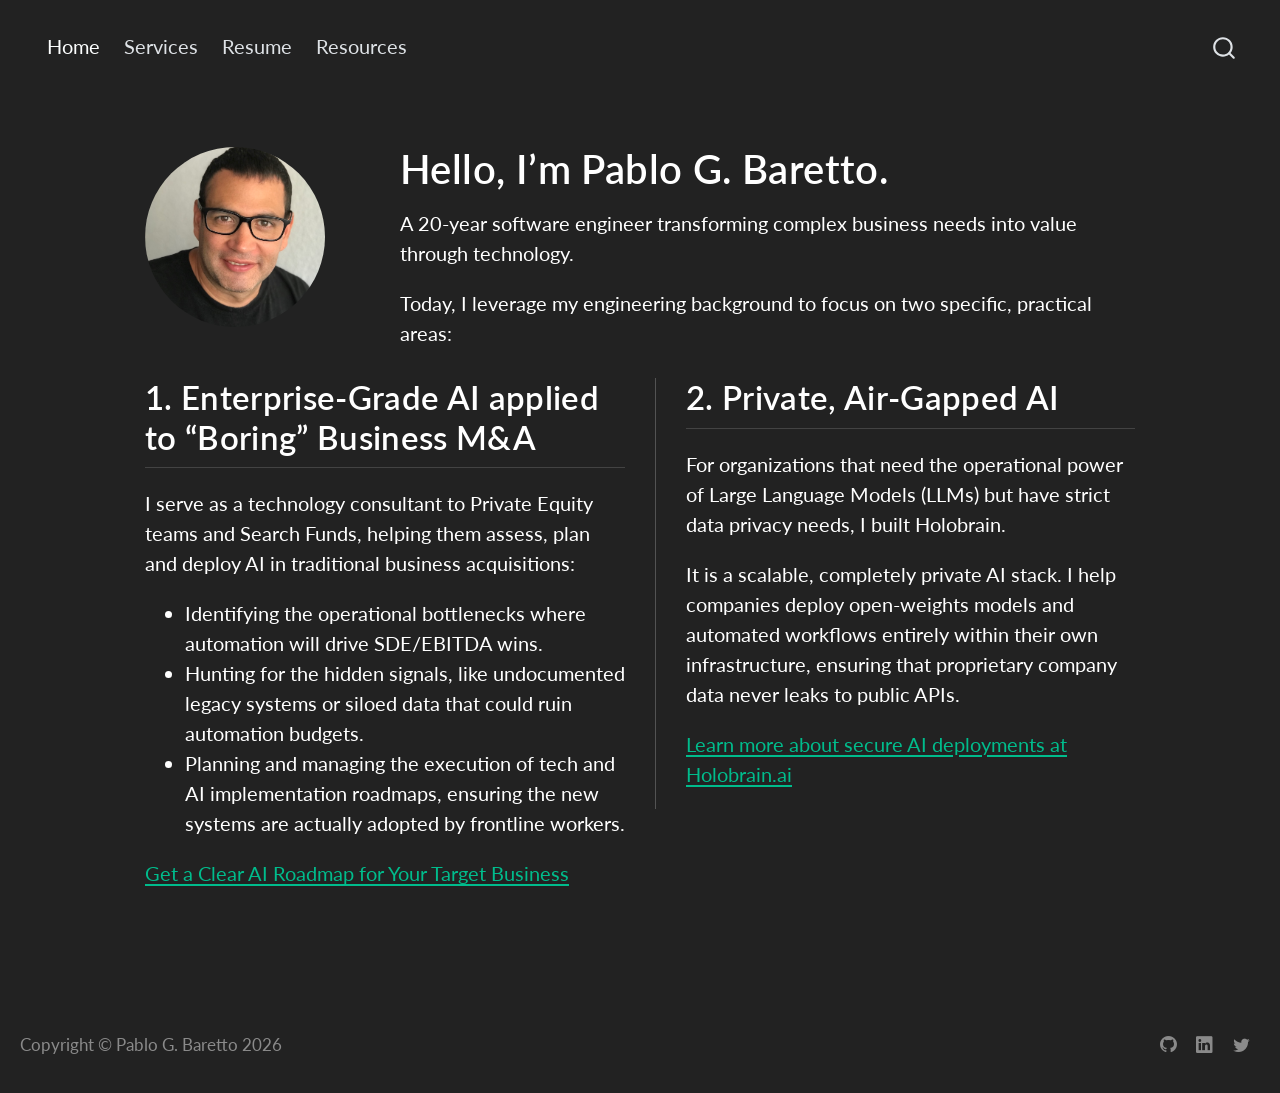
==== commit eea2b73e: "Built site for gh-pages" ====
--- a/index.html
+++ b/index.html
@@ -6,9 +6,9 @@
 
 <meta name="viewport" content="width=device-width, initial-scale=1.0, user-scalable=yes">
 
-<meta name="description" content="A 20+ year software engineering translating complex tech into real enterprise value. Specializing in practical AI for ‘boring’ business M&amp;A and completely private, air-gapped LLM deployments.">
-
-<title>Home – Pablo Baretto</title>
+<meta name="description" content="A 20-year software engineer transforming complex business needs into value through technology. Specializing in practical AI for ‘boring’ business M&amp;A and completely private, air-gapped LLM deployments.">
+
+<title>Pablo G. Baretto | Practical AI for Business M&amp;A &amp; Private LLMs – Pablo G. Baretto</title>
 <style>
 /* Default styles provided by pandoc.
 ** See https://pandoc.org/MANUAL.html#variables-for-html for config info.
@@ -34,7 +34,7 @@
 <script src="site_libs/quarto-search/fuse.min.js"></script>
 <script src="site_libs/quarto-search/quarto-search.js"></script>
 <meta name="quarto:offset" content="./">
-<link href="./favicon.ico" rel="icon">
+<link href="./favicon.png" rel="icon" type="image/png">
 <script src="site_libs/quarto-html/quarto.js" type="module"></script>
 <script src="site_libs/quarto-html/tabsets/tabsets.js" type="module"></script>
 <script src="site_libs/quarto-html/popper.min.js"></script>
@@ -81,6 +81,50 @@
 gtag('js', new Date());
 gtag('config', 'G-KBGSY4KGPW', { 'anonymize_ip': true});
 </script>
+<script type="application/ld+json">
+{
+  "@context": "https://schema.org",
+  "@graph": [
+    {
+      "@type": "WebSite",
+      "@id": "https://tectible.co/#website",
+      "url": "https://tectible.co/",
+      "name": "Pablo G. Baretto",
+      "description": "Practical AI consulting for private equity and search funds acquiring traditional businesses, plus private air-gapped LLM deployments.",
+      "publisher": { "@id": "https://tectible.co/#person" },
+      "inLanguage": "en"
+    },
+    {
+      "@type": "Person",
+      "@id": "https://tectible.co/#person",
+      "name": "Pablo G. Baretto",
+      "url": "https://tectible.co/",
+      "image": "https://tectible.co/images/pablo_baretto_headshot.jpg",
+      "jobTitle": "AI Architecture and Development Consultant",
+      "description": "Software engineer with 20+ years of experience helping mid-market companies and PE/search funds deploy practical, production-grade AI — including private air-gapped LLM stacks.",
+      "sameAs": [
+        "https://github.com/pablograba",
+        "https://www.linkedin.com/in/pgbaretto/",
+        "https://x.com/pgBaretto"
+      ],
+      "knowsAbout": [
+        "Artificial Intelligence",
+        "Enterprise AI",
+        "Private Equity Technology Due Diligence",
+        "Air-gapped LLM deployments",
+        "Data Engineering",
+        "Solutions Architecture"
+      ],
+      "worksFor": {
+        "@type": "Organization",
+        "name": "Tectible",
+        "url": "https://tectible.co/"
+      }
+    }
+  ]
+}
+</script>
+<link rel="describedby" href="https://tectible.co/llms.txt">
 <script async="" src="https://tally.so/widgets/embed.js"></script>
 <style>
 #title-block-header {
@@ -90,16 +134,17 @@
 
 
 <link rel="stylesheet" href="styles.css">
-<meta property="og:title" content="Home">
-<meta property="og:description" content="A 20+ year software engineering translating complex tech into real enterprise value. Specializing in practical AI for ‘boring’ business M&amp;A and completely private, air-gapped LLM deployments.">
+<meta property="og:title" content="Pablo G. Baretto | Practical AI for Business M&amp;A &amp; Private LLMs">
+<meta property="og:description" content="A 20-year software engineer transforming complex business needs into value through technology. Specializing in practical AI for ‘boring’ business M&amp;A and completely private, air-gapped LLM deployments.">
 <meta property="og:image" content="https://tectible.co/images/pablo_baretto_headshot.jpg">
-<meta property="og:site_name" content="Pablo Baretto">
-<meta property="og:image:alt" content="Pablo G Baretto">
-<meta name="twitter:title" content="Home">
-<meta name="twitter:description" content="A 20+ year software engineering translating complex tech into real enterprise value. Specializing in practical AI for ‘boring’ business M&amp;A and completely private, air-gapped LLM deployments.">
+<meta property="og:site_name" content="Pablo G. Baretto">
+<meta name="twitter:title" content="Pablo G. Baretto | Practical AI for Business M&amp;A &amp; Private LLMs">
+<meta name="twitter:description" content="A 20-year software engineer transforming complex business needs into value through technology. Specializing in practical AI for ‘boring’ business M&amp;A and completely private, air-gapped LLM deployments.">
 <meta name="twitter:image" content="https://tectible.co/images/pablo_baretto_headshot.jpg">
-<meta name="twitter:image:alt" content="Pablo G Baretto">
+<meta name="twitter:creator" content="@pgBaretto">
+<meta name="twitter:site" content="@pgBaretto">
 <meta name="twitter:card" content="summary_large_image">
+<link rel="canonical" href="https://tectible.co/">
 </head>
 
 <body class="nav-fixed fullcontent quarto-light">
@@ -147,12 +192,12 @@
 
 <header id="title-block-header" class="quarto-title-block default">
 <div class="quarto-title">
-<h1 class="title">Hello, I’m Pablo Baretto.</h1>
+<h1 class="title">Hello, I’m Pablo G. Baretto.</h1>
 </div>
 
 <div>
   <div class="description">
-    A 20+ year software engineering translating complex tech into real enterprise value. Specializing in practical AI for ‘boring’ business M&amp;A and completely private, air-gapped LLM deployments.
+    A 20-year software engineer transforming complex business needs into value through technology. Specializing in practical AI for ‘boring’ business M&amp;A and completely private, air-gapped LLM deployments.
   </div>
 </div>
 
@@ -171,34 +216,34 @@
 
 <div class="grid hero-intro">
 <div class="g-col-12 g-col-md-3 photo-col">
-<p><img src="images/pablo_baretto_headshot.jpg" class="img-fluid headshot-image" alt="Pablo G Baretto"></p>
+<p><img src="images/pablo_baretto_headshot.jpg" class="img-fluid headshot-image" alt="Pablo G. Baretto"></p>
 </div>
-<section id="hello-im-pablo-baretto." class="level1 g-col-12 g-col-md-9 hero-copy">
-<h1>Hello, I’m Pablo Baretto.</h1>
-<p>A 20-year software engineer translating complex business needs into real value through technology.</p>
+<section id="hello-im-pablo-g.-baretto." class="level1 g-col-12 g-col-md-9 hero-copy">
+<h1>Hello, I’m Pablo G. Baretto.</h1>
+<p>A 20-year software engineer transforming complex business needs into value through technology.</p>
 <p>Today, I leverage my engineering background to focus on two specific, practical areas:</p>
 </section>
 </div>
-<section id="enterprise-grade-ai-tech-for-boring-business-ma" class="level2">
-<h2 class="anchored" data-anchor-id="enterprise-grade-ai-tech-for-boring-business-ma">1. Enterprise-Grade AI &amp; Tech for “Boring” Business M&amp;A</h2>
-<p>I partner with small private equity teams and search funds to assess, plan, and deploy technology in legacy acquisitions. Traditional businesses often have massive potential for margin expansion through automation, but they are also full of hidden technical debt.</p>
-<p>I help buyers navigate the entire M&amp;A lifecycle by:</p>
+<div class="grid focus-columns">
+<section id="enterprise-grade-ai-applied-to-boring-business-ma" class="level2 g-col-12 g-col-md-6 focus-column">
+<h2 class="anchored" data-anchor-id="enterprise-grade-ai-applied-to-boring-business-ma">1. Enterprise-Grade AI applied to “Boring” Business M&amp;A</h2>
+<p>I serve as a technology consultant to Private Equity teams and Search Funds, helping them assess, plan and deploy AI in traditional business acquisitions:</p>
 <ul>
-<li>Identifying the operational bottlenecks where automation will drive immediate, concrete EBITDA wins.</li>
-<li>Hunting for the hidden signals—like undocumented legacy systems or fractured data—that could ruin automation budgets.</li>
-<li>Executing the Day-100 roadmaps as a veteran builder, ensuring the new systems are actually adopted by frontline workers.</li>
+<li>Identifying the operational bottlenecks where automation will drive SDE/EBITDA wins.</li>
+<li>Hunting for the hidden signals, like undocumented legacy systems or siloed data that could ruin automation budgets.</li>
+<li>Planning and managing the execution of tech and AI implementation roadmaps, ensuring the new systems are actually adopted by frontline workers.</li>
 </ul>
-<p><a href="./services.html">Explore my M&amp;A Advisory &amp; Implementation Services</a></p>
+<p><a href="./services.html">Get a Clear AI Roadmap for Your Target Business</a></p>
 </section>
-<section id="private-air-gapped-ai" class="level2">
+<section id="private-air-gapped-ai" class="level2 g-col-12 g-col-md-6 focus-column focus-column-right">
 <h2 class="anchored" data-anchor-id="private-air-gapped-ai">2. Private, Air-Gapped AI</h2>
 <p>For organizations that need the operational power of Large Language Models (LLMs) but have strict data privacy needs, I built Holobrain.</p>
 <p>It is a scalable, completely private AI stack. I help companies deploy open-weights models and automated workflows entirely within their own infrastructure, ensuring that proprietary company data never leaks to public APIs.</p>
 <p><a href="https://holobrain.ai" target="_blank">Learn more about secure AI deployments at Holobrain.ai</a></p>
-<hr>
-
-
 </section>
+</div>
+
+
 
 </main> <!-- /main -->
 <script id="quarto-html-after-body" type="application/javascript">
@@ -605,7 +650,7 @@
 <footer class="footer">
   <div class="nav-footer">
     <div class="nav-footer-left">
-<p>Copyright © Pablo Baretto 2026</p>
+<p>Copyright © Pablo G. Baretto 2026</p>
 </div>   
     <div class="nav-footer-center">
       &nbsp;
--- a/styles.css
+++ b/styles.css
@@ -170,6 +170,31 @@
 #listing-videos .thumbnail-image {
   width: 100%;
   height: auto !important;
+}
+
+/* Homepage focus areas: side-by-side with separator */
+.focus-columns {
+  margin: 0.5rem 0 1.5rem;
+  align-items: start;
+}
+
+.focus-column > h2 {
+  margin-top: 0;
+}
+
+@media (min-width: 768px) {
+  .focus-column-right {
+    border-left: 1px solid rgba(255, 255, 255, 0.22);
+    padding-left: 1.5rem;
+  }
+}
+
+@media (max-width: 767.98px) {
+  .focus-column-right {
+    margin-top: 1.5rem;
+    padding-top: 1.5rem;
+    border-top: 1px solid rgba(255, 255, 255, 0.22);
+  }
 }
 
 /* Homepage focus areas with green numbered markers */
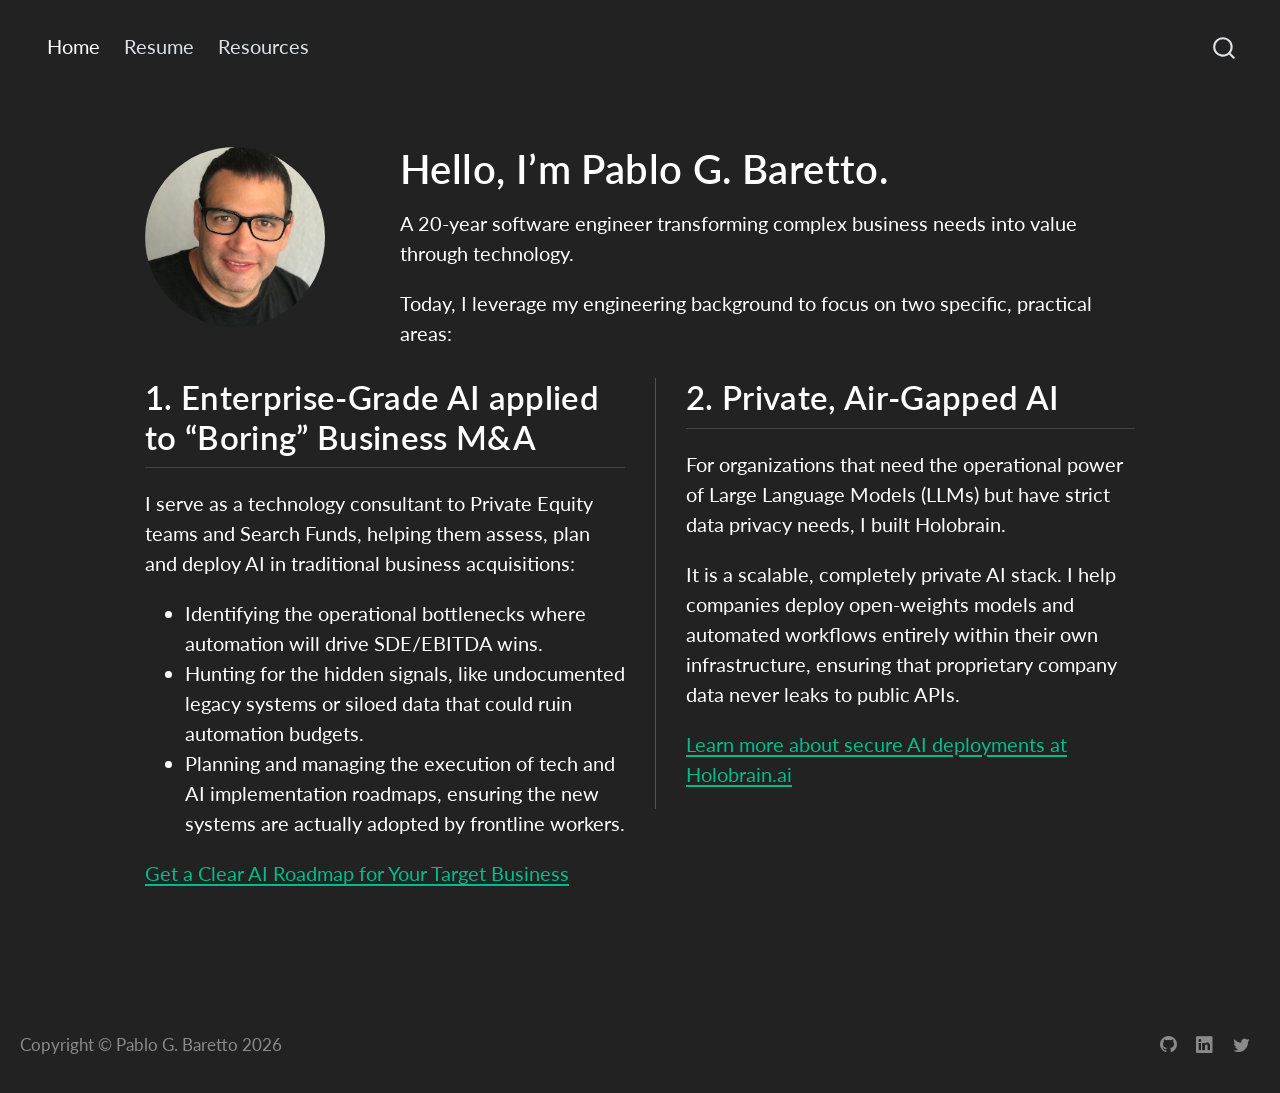
==== commit 422a747d: "Built site for gh-pages" ====
--- a/index.html
+++ b/index.html
@@ -164,10 +164,6 @@
 <span class="menu-text">Home</span></a>
   </li>  
   <li class="nav-item">
-    <a class="nav-link" href="./services.html"> 
-<span class="menu-text">Services</span></a>
-  </li>  
-  <li class="nav-item">
     <a class="nav-link" href="./resume.html"> 
 <span class="menu-text">Resume</span></a>
   </li>  
@@ -233,7 +229,7 @@
 <li>Hunting for the hidden signals, like undocumented legacy systems or siloed data that could ruin automation budgets.</li>
 <li>Planning and managing the execution of tech and AI implementation roadmaps, ensuring the new systems are actually adopted by frontline workers.</li>
 </ul>
-<p><a href="./services.html">Get a Clear AI Roadmap for Your Target Business</a></p>
+<p><a href="#" data-tally-open="eqKl2J" data-tally-emoji-text="👋" data-tally-emoji-animation="wave">Get a Clear AI Roadmap for Your Target Business</a></p>
 </section>
 <section id="private-air-gapped-ai" class="level2 g-col-12 g-col-md-6 focus-column focus-column-right">
 <h2 class="anchored" data-anchor-id="private-air-gapped-ai">2. Private, Air-Gapped AI</h2>
--- a/styles.css
+++ b/styles.css
@@ -79,51 +79,6 @@
   scroll-margin-top: 4.5rem;
 }
 
-/* Service list spacing */
-/* Service cards */
-.service-card {
-  border: 1px solid rgba(255, 255, 255, 0.12);
-  border-radius: 6px;
-  padding: 1.25rem 1.25rem 1rem;
-  height: 100%;
-  display: flex;
-  flex-direction: column;
-  transition: border-color 0.15s ease;
-}
-
-.service-card:hover {
-  border-color: rgba(255, 255, 255, 0.35);
-}
-
-.service-card h3 {
-  margin-top: 0;
-  font-size: 1rem;
-  font-weight: 700;
-  text-align: center;
-  padding-bottom: 0.6rem;
-  margin-bottom: 0.85rem;
-  border-bottom: 1px solid rgba(255, 255, 255, 0.22);
-  min-height: 3.5em;
-  display: flex;
-  align-items: flex-end;
-  justify-content: center;
-}
-
-.service-card p {
-  font-size: 0.9rem;
-}
-
-.service-card p:last-child {
-  margin-top: auto;
-  margin-bottom: 0;
-  padding-top: 0.75rem;
-}
-
-.service-card a {
-  font-size: 0.85rem;
-  text-decoration: none;
-}
-
 hr {
   margin: 2.5rem 0;
   opacity: 0.15;
@@ -133,37 +88,8 @@
   background-color: var(--bs-body-bg) !important;
 }
 
-.consultation-note {
-  color: #9aa0a6;
-}
-
-.cta-with-note {
-  margin: 1.15rem 0 0.25rem;
-}
-
-.cta-with-note .consultation-note {
-  margin-top: 0.55rem;
-  max-width: 38rem;
-  font-size: 0.75rem;
-  font-style: italic;
-  line-height: 1.45;
-  color: #2ecc71;
-}
-
-.cta-with-note .consultation-note p {
-  margin-bottom: 0;
-}
-
 .consultation-cta {
   margin-top: 1.15rem;
-  margin-bottom: 0;
-}
-
-.consultation-section > p {
-  margin-bottom: 0.2rem;
-}
-
-.consultation-note p {
   margin-bottom: 0;
 }
 
@@ -253,91 +179,3 @@
     font-size: 0.85rem;
   }
 }
-
-/* Vertical M&A pipeline workflow */
-.pipeline-workflow {
-  margin: 1.75rem 0 0.5rem;
-}
-
-.pipeline-step {
-  position: relative;
-  display: grid;
-  grid-template-columns: 2.5rem 1fr;
-  column-gap: 1.15rem;
-  padding-bottom: 2.25rem;
-  scroll-margin-top: 4.5rem;
-}
-
-.pipeline-step:last-child {
-  padding-bottom: 0;
-}
-
-.pipeline-step:not(:last-child)::before {
-  content: "";
-  position: absolute;
-  left: 1.15rem;
-  top: 2.5rem;
-  bottom: 0;
-  width: 2px;
-  background: rgba(255, 255, 255, 0.22);
-  transform: translateX(-50%);
-}
-
-.pipeline-marker {
-  width: 2.3rem;
-  height: 2.3rem;
-  border-radius: 50%;
-  border: 2px solid var(--bs-link-color);
-  background: var(--bs-body-bg);
-  color: var(--bs-link-color);
-  font-weight: 700;
-  font-size: 0.95rem;
-  line-height: 1;
-  display: flex;
-  align-items: center;
-  justify-content: center;
-  z-index: 1;
-  margin-top: 0.15rem;
-}
-
-.pipeline-marker p {
-  margin: 0;
-}
-
-.pipeline-body {
-  min-width: 0;
-}
-
-.pipeline-body > h3 {
-  margin-top: 0.2rem;
-  margin-bottom: 0.2rem;
-}
-
-.pipeline-stage {
-  color: #9aa0a6;
-  font-size: 0.85rem;
-  letter-spacing: 0.02em;
-  margin-bottom: 0.85rem;
-}
-
-.pipeline-stage p {
-  margin: 0;
-}
-
-@media (max-width: 575.98px) {
-  .pipeline-step {
-    column-gap: 0.85rem;
-    padding-bottom: 1.85rem;
-  }
-
-  .pipeline-marker {
-    width: 2rem;
-    height: 2rem;
-    font-size: 0.85rem;
-  }
-
-  .pipeline-step:not(:last-child)::before {
-    left: 1rem;
-    top: 2.2rem;
-  }
-}
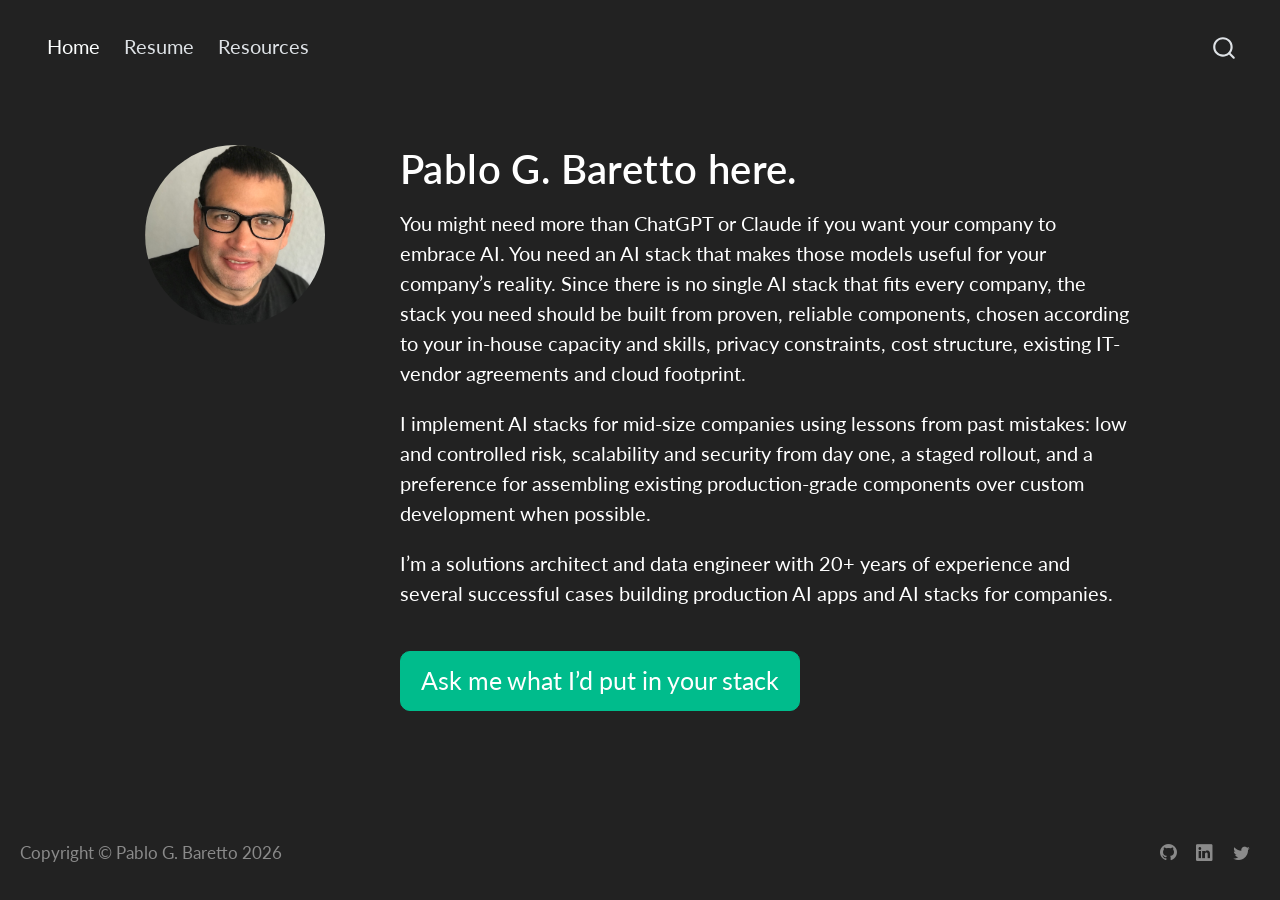
==== commit 6ad2c6bc: "Built site for gh-pages" ====
--- a/index.html
+++ b/index.html
@@ -6,9 +6,9 @@
 
 <meta name="viewport" content="width=device-width, initial-scale=1.0, user-scalable=yes">
 
-<meta name="description" content="A 20-year software engineer transforming complex business needs into value through technology. Specializing in practical AI for ‘boring’ business M&amp;A and completely private, air-gapped LLM deployments.">
-
-<title>Pablo G. Baretto | Practical AI for Business M&amp;A &amp; Private LLMs – Pablo G. Baretto</title>
+<meta name="description" content="I implement AI stacks for mid-size companies from proven, reliable components—chosen for in-house capacity, privacy, cost, vendor agreements, and cloud footprint.">
+
+<title>AI Stacks for Mid-Size Companies – Pablo G. Baretto</title>
 <style>
 /* Default styles provided by pandoc.
 ** See https://pandoc.org/MANUAL.html#variables-for-html for config info.
@@ -90,7 +90,7 @@
       "@id": "https://tectible.co/#website",
       "url": "https://tectible.co/",
       "name": "Pablo G. Baretto",
-      "description": "Practical AI consulting for private equity and search funds acquiring traditional businesses, plus private air-gapped LLM deployments.",
+      "description": "I implement AI stacks for mid-size companies from proven, reliable components—chosen for in-house capacity, privacy, cost, vendor agreements, and cloud footprint.",
       "publisher": { "@id": "https://tectible.co/#person" },
       "inLanguage": "en"
     },
@@ -101,7 +101,7 @@
       "url": "https://tectible.co/",
       "image": "https://tectible.co/images/pablo_baretto_headshot.jpg",
       "jobTitle": "AI Architecture and Development Consultant",
-      "description": "Software engineer with 20+ years of experience helping mid-market companies and PE/search funds deploy practical, production-grade AI — including private air-gapped LLM stacks.",
+      "description": "Solutions architect and data engineer with 20+ years of experience implementing production AI apps and AI stacks for mid-size companies.",
       "sameAs": [
         "https://github.com/pablograba",
         "https://www.linkedin.com/in/pgbaretto/",
@@ -110,7 +110,7 @@
       "knowsAbout": [
         "Artificial Intelligence",
         "Enterprise AI",
-        "Private Equity Technology Due Diligence",
+        "AI stacks",
         "Air-gapped LLM deployments",
         "Data Engineering",
         "Solutions Architecture"
@@ -134,12 +134,12 @@
 
 
 <link rel="stylesheet" href="styles.css">
-<meta property="og:title" content="Pablo G. Baretto | Practical AI for Business M&amp;A &amp; Private LLMs">
-<meta property="og:description" content="A 20-year software engineer transforming complex business needs into value through technology. Specializing in practical AI for ‘boring’ business M&amp;A and completely private, air-gapped LLM deployments.">
+<meta property="og:title" content="AI Stacks for Mid-Size Companies">
+<meta property="og:description" content="I implement AI stacks for mid-size companies from proven, reliable components—chosen for in-house capacity, privacy, cost, vendor agreements, and cloud footprint.">
 <meta property="og:image" content="https://tectible.co/images/pablo_baretto_headshot.jpg">
 <meta property="og:site_name" content="Pablo G. Baretto">
-<meta name="twitter:title" content="Pablo G. Baretto | Practical AI for Business M&amp;A &amp; Private LLMs">
-<meta name="twitter:description" content="A 20-year software engineer transforming complex business needs into value through technology. Specializing in practical AI for ‘boring’ business M&amp;A and completely private, air-gapped LLM deployments.">
+<meta name="twitter:title" content="AI Stacks for Mid-Size Companies">
+<meta name="twitter:description" content="I implement AI stacks for mid-size companies from proven, reliable components—chosen for in-house capacity, privacy, cost, vendor agreements, and cloud footprint.">
 <meta name="twitter:image" content="https://tectible.co/images/pablo_baretto_headshot.jpg">
 <meta name="twitter:creator" content="@pgBaretto">
 <meta name="twitter:site" content="@pgBaretto">
@@ -188,12 +188,12 @@
 
 <header id="title-block-header" class="quarto-title-block default">
 <div class="quarto-title">
-<h1 class="title">Hello, I’m Pablo G. Baretto.</h1>
+<h1 class="title">Pablo G. Baretto</h1>
 </div>
 
 <div>
   <div class="description">
-    A 20-year software engineer transforming complex business needs into value through technology. Specializing in practical AI for ‘boring’ business M&amp;A and completely private, air-gapped LLM deployments.
+    I implement AI stacks for mid-size companies from proven, reliable components—chosen for in-house capacity, privacy, cost, vendor agreements, and cloud footprint.
   </div>
 </div>
 
@@ -214,28 +214,12 @@
 <div class="g-col-12 g-col-md-3 photo-col">
 <p><img src="images/pablo_baretto_headshot.jpg" class="img-fluid headshot-image" alt="Pablo G. Baretto"></p>
 </div>
-<section id="hello-im-pablo-g.-baretto." class="level1 g-col-12 g-col-md-9 hero-copy">
-<h1>Hello, I’m Pablo G. Baretto.</h1>
-<p>A 20-year software engineer transforming complex business needs into value through technology.</p>
-<p>Today, I leverage my engineering background to focus on two specific, practical areas:</p>
-</section>
-</div>
-<div class="grid focus-columns">
-<section id="enterprise-grade-ai-applied-to-boring-business-ma" class="level2 g-col-12 g-col-md-6 focus-column">
-<h2 class="anchored" data-anchor-id="enterprise-grade-ai-applied-to-boring-business-ma">1. Enterprise-Grade AI applied to “Boring” Business M&amp;A</h2>
-<p>I serve as a technology consultant to Private Equity teams and Search Funds, helping them assess, plan and deploy AI in traditional business acquisitions:</p>
-<ul>
-<li>Identifying the operational bottlenecks where automation will drive SDE/EBITDA wins.</li>
-<li>Hunting for the hidden signals, like undocumented legacy systems or siloed data that could ruin automation budgets.</li>
-<li>Planning and managing the execution of tech and AI implementation roadmaps, ensuring the new systems are actually adopted by frontline workers.</li>
-</ul>
-<p><a href="#" data-tally-open="eqKl2J" data-tally-emoji-text="👋" data-tally-emoji-animation="wave">Get a Clear AI Roadmap for Your Target Business</a></p>
-</section>
-<section id="private-air-gapped-ai" class="level2 g-col-12 g-col-md-6 focus-column focus-column-right">
-<h2 class="anchored" data-anchor-id="private-air-gapped-ai">2. Private, Air-Gapped AI</h2>
-<p>For organizations that need the operational power of Large Language Models (LLMs) but have strict data privacy needs, I built Holobrain.</p>
-<p>It is a scalable, completely private AI stack. I help companies deploy open-weights models and automated workflows entirely within their own infrastructure, ensuring that proprietary company data never leaks to public APIs.</p>
-<p><a href="https://holobrain.ai" target="_blank">Learn more about secure AI deployments at Holobrain.ai</a></p>
+<section id="pablo-g.-baretto-here." class="level1 g-col-12 g-col-md-9 hero-copy">
+<h1>Pablo G. Baretto here.</h1>
+<p>You might need more than ChatGPT or Claude if you want your company to embrace AI. You need an AI stack that makes those models useful for your company’s reality. Since there is no single AI stack that fits every company, the stack you need should be built from proven, reliable components, chosen according to your in-house capacity and skills, privacy constraints, cost structure, existing IT-vendor agreements and cloud footprint.</p>
+<p>I implement AI stacks for mid-size companies using lessons from past mistakes: low and controlled risk, scalability and security from day one, a staged rollout, and a preference for assembling existing production-grade components over custom development when possible.</p>
+<p>I’m a solutions architect and data engineer with 20+ years of experience and several successful cases building production AI apps and AI stacks for companies.</p>
+<p><a href="#" class="btn btn-primary btn-lg consultation-cta" data-tally-open="eqKl2J" data-tally-emoji-text="👋" data-tally-emoji-animation="wave">Ask me what I’d put in your stack</a></p>
 </section>
 </div>
 
--- a/styles.css
+++ b/styles.css
@@ -7,7 +7,7 @@
 
 /* Hero intro layout */
 .hero-intro {
-  align-items: center;
+  align-items: start;
   margin-bottom: 1.5rem;
 }
 
@@ -97,85 +97,3 @@
   width: 100%;
   height: auto !important;
 }
-
-/* Homepage focus areas: side-by-side with separator */
-.focus-columns {
-  margin: 0.5rem 0 1.5rem;
-  align-items: start;
-}
-
-.focus-column > h2 {
-  margin-top: 0;
-}
-
-@media (min-width: 768px) {
-  .focus-column-right {
-    border-left: 1px solid rgba(255, 255, 255, 0.22);
-    padding-left: 1.5rem;
-  }
-}
-
-@media (max-width: 767.98px) {
-  .focus-column-right {
-    margin-top: 1.5rem;
-    padding-top: 1.5rem;
-    border-top: 1px solid rgba(255, 255, 255, 0.22);
-  }
-}
-
-/* Homepage focus areas with green numbered markers */
-.focus-areas {
-  margin: 0.5rem 0 1.5rem;
-  display: flex;
-  flex-direction: column;
-  gap: 2rem;
-}
-
-.focus-item {
-  display: grid;
-  grid-template-columns: 2.5rem 1fr;
-  column-gap: 1.15rem;
-  align-items: start;
-}
-
-.focus-marker {
-  width: 2.3rem;
-  height: 2.3rem;
-  border-radius: 50%;
-  border: 2px solid #2ecc71;
-  background: transparent;
-  color: #2ecc71;
-  font-weight: 700;
-  font-size: 0.95rem;
-  line-height: 1;
-  display: flex;
-  align-items: center;
-  justify-content: center;
-  margin-top: 0.15rem;
-  flex-shrink: 0;
-}
-
-.focus-marker p {
-  margin: 0;
-}
-
-.focus-body {
-  min-width: 0;
-}
-
-.focus-body > h3 {
-  margin-top: 0.2rem;
-  margin-bottom: 0.85rem;
-}
-
-@media (max-width: 575.98px) {
-  .focus-item {
-    column-gap: 0.85rem;
-  }
-
-  .focus-marker {
-    width: 2rem;
-    height: 2rem;
-    font-size: 0.85rem;
-  }
-}
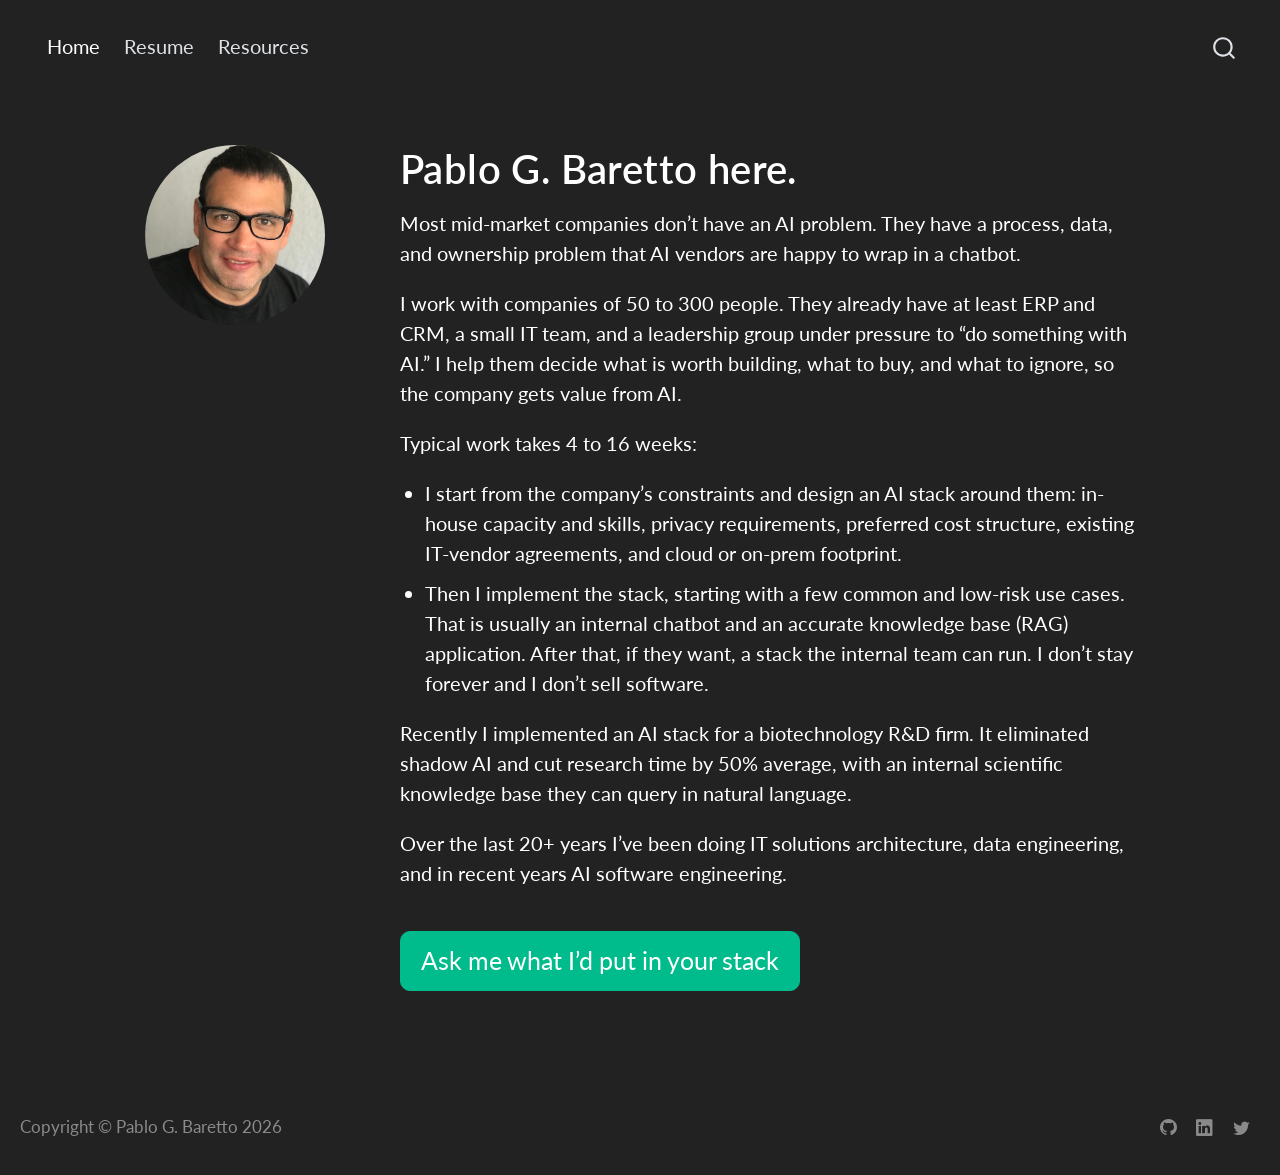
==== commit 387f0e4a: "Built site for gh-pages" ====
--- a/index.html
+++ b/index.html
@@ -6,7 +6,7 @@
 
 <meta name="viewport" content="width=device-width, initial-scale=1.0, user-scalable=yes">
 
-<meta name="description" content="I implement AI stacks for mid-size companies from proven, reliable components—chosen for in-house capacity, privacy, cost, vendor agreements, and cloud footprint.">
+<meta name="description" content="Most mid-market companies don’t have an AI problem. They have a process, data, and ownership problem that AI vendors are happy to wrap in a chatbot.">
 
 <title>AI Stacks for Mid-Size Companies – Pablo G. Baretto</title>
 <style>
@@ -90,7 +90,7 @@
       "@id": "https://tectible.co/#website",
       "url": "https://tectible.co/",
       "name": "Pablo G. Baretto",
-      "description": "I implement AI stacks for mid-size companies from proven, reliable components—chosen for in-house capacity, privacy, cost, vendor agreements, and cloud footprint.",
+      "description": "Most mid-market companies don’t have an AI problem. They have a process, data, and ownership problem that AI vendors are happy to wrap in a chatbot.",
       "publisher": { "@id": "https://tectible.co/#person" },
       "inLanguage": "en"
     },
@@ -101,7 +101,7 @@
       "url": "https://tectible.co/",
       "image": "https://tectible.co/images/pablo_baretto_headshot.jpg",
       "jobTitle": "AI Architecture and Development Consultant",
-      "description": "Solutions architect and data engineer with 20+ years of experience implementing production AI apps and AI stacks for mid-size companies.",
+      "description": "I help companies of 50 to 300 people decide what is worth building, what to buy, and what to ignore, so they get value from AI. 20+ years in IT solutions architecture, data engineering, and AI software engineering.",
       "sameAs": [
         "https://github.com/pablograba",
         "https://www.linkedin.com/in/pgbaretto/",
@@ -135,11 +135,11 @@
 
 <link rel="stylesheet" href="styles.css">
 <meta property="og:title" content="AI Stacks for Mid-Size Companies">
-<meta property="og:description" content="I implement AI stacks for mid-size companies from proven, reliable components—chosen for in-house capacity, privacy, cost, vendor agreements, and cloud footprint.">
+<meta property="og:description" content="Most mid-market companies don’t have an AI problem. They have a process, data, and ownership problem that AI vendors are happy to wrap in a chatbot.">
 <meta property="og:image" content="https://tectible.co/images/pablo_baretto_headshot.jpg">
 <meta property="og:site_name" content="Pablo G. Baretto">
 <meta name="twitter:title" content="AI Stacks for Mid-Size Companies">
-<meta name="twitter:description" content="I implement AI stacks for mid-size companies from proven, reliable components—chosen for in-house capacity, privacy, cost, vendor agreements, and cloud footprint.">
+<meta name="twitter:description" content="Most mid-market companies don’t have an AI problem. They have a process, data, and ownership problem that AI vendors are happy to wrap in a chatbot.">
 <meta name="twitter:image" content="https://tectible.co/images/pablo_baretto_headshot.jpg">
 <meta name="twitter:creator" content="@pgBaretto">
 <meta name="twitter:site" content="@pgBaretto">
@@ -193,7 +193,7 @@
 
 <div>
   <div class="description">
-    I implement AI stacks for mid-size companies from proven, reliable components—chosen for in-house capacity, privacy, cost, vendor agreements, and cloud footprint.
+    Most mid-market companies don’t have an AI problem. They have a process, data, and ownership problem that AI vendors are happy to wrap in a chatbot.
   </div>
 </div>
 
@@ -216,9 +216,15 @@
 </div>
 <section id="pablo-g.-baretto-here." class="level1 g-col-12 g-col-md-9 hero-copy">
 <h1>Pablo G. Baretto here.</h1>
-<p>You might need more than ChatGPT or Claude if you want your company to embrace AI. You need an AI stack that makes those models useful for your company’s reality. Since there is no single AI stack that fits every company, the stack you need should be built from proven, reliable components, chosen according to your in-house capacity and skills, privacy constraints, cost structure, existing IT-vendor agreements and cloud footprint.</p>
-<p>I implement AI stacks for mid-size companies using lessons from past mistakes: low and controlled risk, scalability and security from day one, a staged rollout, and a preference for assembling existing production-grade components over custom development when possible.</p>
-<p>I’m a solutions architect and data engineer with 20+ years of experience and several successful cases building production AI apps and AI stacks for companies.</p>
+<p>Most mid-market companies don’t have an AI problem. They have a process, data, and ownership problem that AI vendors are happy to wrap in a chatbot.</p>
+<p>I work with companies of 50 to 300 people. They already have at least ERP and CRM, a small IT team, and a leadership group under pressure to “do something with AI.” I help them decide what is worth building, what to buy, and what to ignore, so the company gets value from AI.</p>
+<p>Typical work takes 4 to 16 weeks:</p>
+<ul>
+<li>I start from the company’s constraints and design an AI stack around them: in-house capacity and skills, privacy requirements, preferred cost structure, existing IT-vendor agreements, and cloud or on-prem footprint.</li>
+<li>Then I implement the stack, starting with a few common and low-risk use cases. That is usually an internal chatbot and an accurate knowledge base (RAG) application. After that, if they want, a stack the internal team can run. I don’t stay forever and I don’t sell software.</li>
+</ul>
+<p>Recently I implemented an AI stack for a biotechnology R&amp;D firm. It eliminated shadow AI and cut research time by 50% average, with an internal scientific knowledge base they can query in natural language.</p>
+<p>Over the last 20+ years I’ve been doing IT solutions architecture, data engineering, and in recent years AI software engineering.</p>
 <p><a href="#" class="btn btn-primary btn-lg consultation-cta" data-tally-open="eqKl2J" data-tally-emoji-text="👋" data-tally-emoji-animation="wave">Ask me what I’d put in your stack</a></p>
 </section>
 </div>
--- a/styles.css
+++ b/styles.css
@@ -16,8 +16,17 @@
   margin-bottom: 0.75rem;
 }
 
-.hero-copy > p {
+.hero-copy > p,
+.hero-copy > ul {
   margin-bottom: 1rem;
+}
+
+.hero-copy > ul {
+  padding-left: 1.25rem;
+}
+
+.hero-copy > ul > li + li {
+  margin-top: 0.5rem;
 }
 
 .hero-copy > p:last-child {
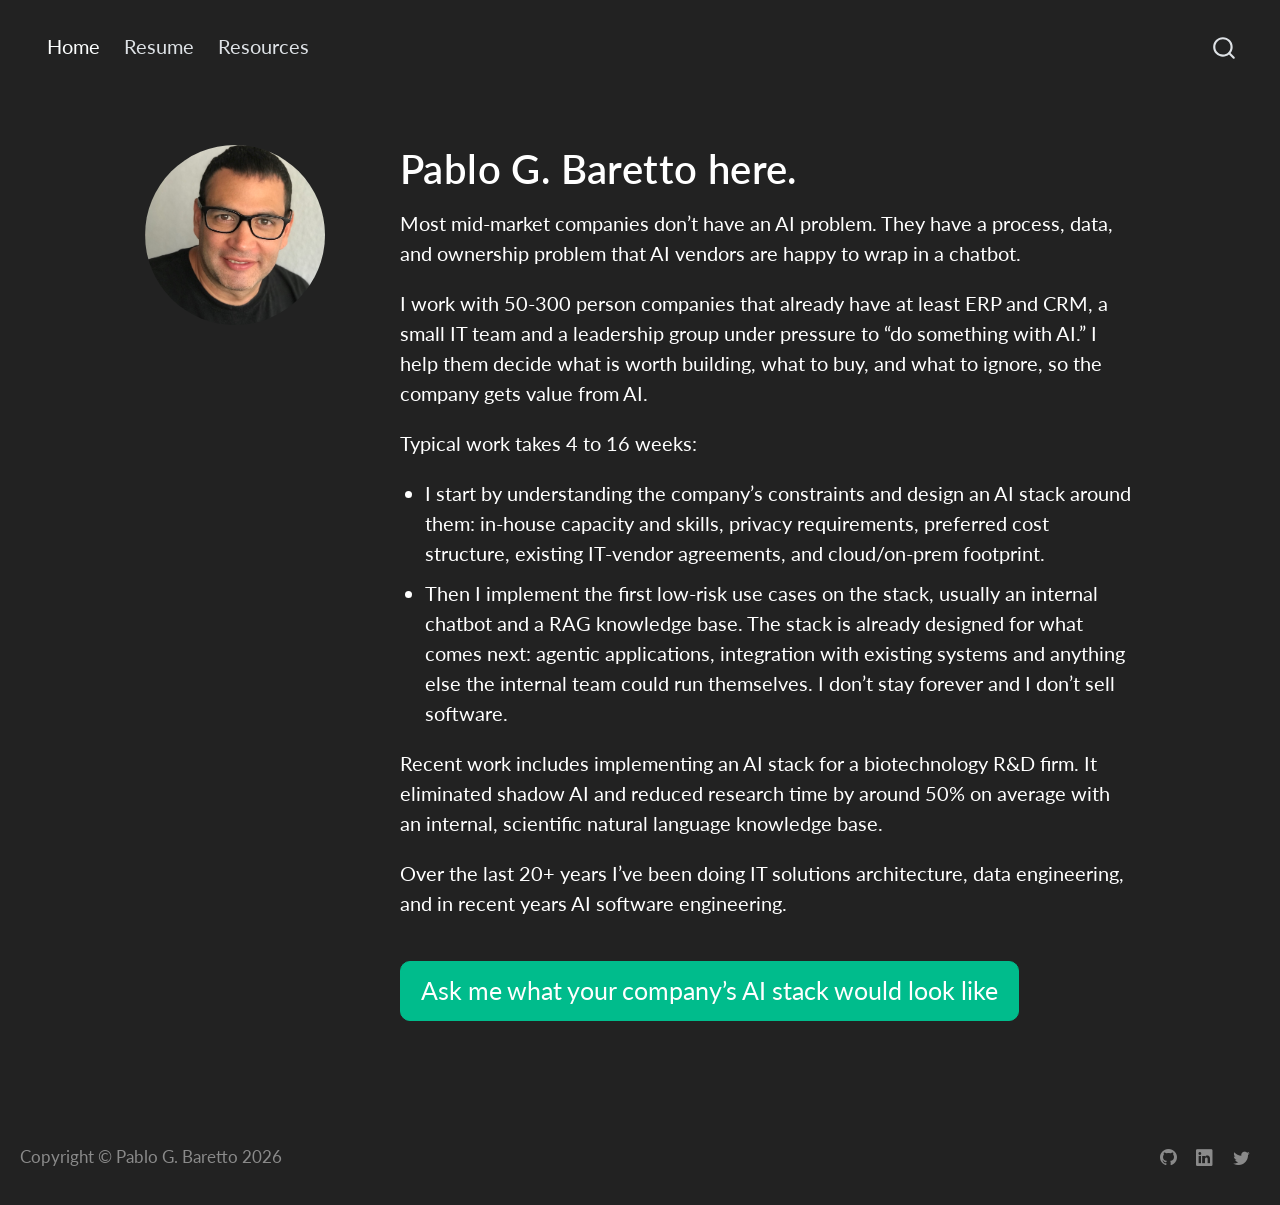
==== commit 18795e16: "Built site for gh-pages" ====
--- a/index.html
+++ b/index.html
@@ -217,15 +217,15 @@
 <section id="pablo-g.-baretto-here." class="level1 g-col-12 g-col-md-9 hero-copy">
 <h1>Pablo G. Baretto here.</h1>
 <p>Most mid-market companies don’t have an AI problem. They have a process, data, and ownership problem that AI vendors are happy to wrap in a chatbot.</p>
-<p>I work with companies of 50 to 300 people. They already have at least ERP and CRM, a small IT team, and a leadership group under pressure to “do something with AI.” I help them decide what is worth building, what to buy, and what to ignore, so the company gets value from AI.</p>
+<p>I work with 50-300 person companies that already have at least ERP and CRM, a small IT team and a leadership group under pressure to “do something with AI.” I help them decide what is worth building, what to buy, and what to ignore, so the company gets value from AI.</p>
 <p>Typical work takes 4 to 16 weeks:</p>
 <ul>
-<li>I start from the company’s constraints and design an AI stack around them: in-house capacity and skills, privacy requirements, preferred cost structure, existing IT-vendor agreements, and cloud or on-prem footprint.</li>
-<li>Then I implement the stack, starting with a few common and low-risk use cases. That is usually an internal chatbot and an accurate knowledge base (RAG) application. After that, if they want, a stack the internal team can run. I don’t stay forever and I don’t sell software.</li>
+<li>I start by understanding the company’s constraints and design an AI stack around them: in-house capacity and skills, privacy requirements, preferred cost structure, existing IT-vendor agreements, and cloud/on-prem footprint.</li>
+<li>Then I implement the first low-risk use cases on the stack, usually an internal chatbot and a RAG knowledge base. The stack is already designed for what comes next: agentic applications, integration with existing systems and anything else the internal team could run themselves. I don’t stay forever and I don’t sell software.</li>
 </ul>
-<p>Recently I implemented an AI stack for a biotechnology R&amp;D firm. It eliminated shadow AI and cut research time by 50% average, with an internal scientific knowledge base they can query in natural language.</p>
+<p>Recent work includes implementing an AI stack for a biotechnology R&amp;D firm. It eliminated shadow AI and reduced research time by around 50% on average with an internal, scientific natural language knowledge base.</p>
 <p>Over the last 20+ years I’ve been doing IT solutions architecture, data engineering, and in recent years AI software engineering.</p>
-<p><a href="#" class="btn btn-primary btn-lg consultation-cta" data-tally-open="eqKl2J" data-tally-emoji-text="👋" data-tally-emoji-animation="wave">Ask me what I’d put in your stack</a></p>
+<p><a href="#" class="btn btn-primary btn-lg consultation-cta" data-tally-open="eqKl2J" data-tally-emoji-text="👋" data-tally-emoji-animation="wave">Ask me what your company’s AI stack would look like</a></p>
 </section>
 </div>
 
